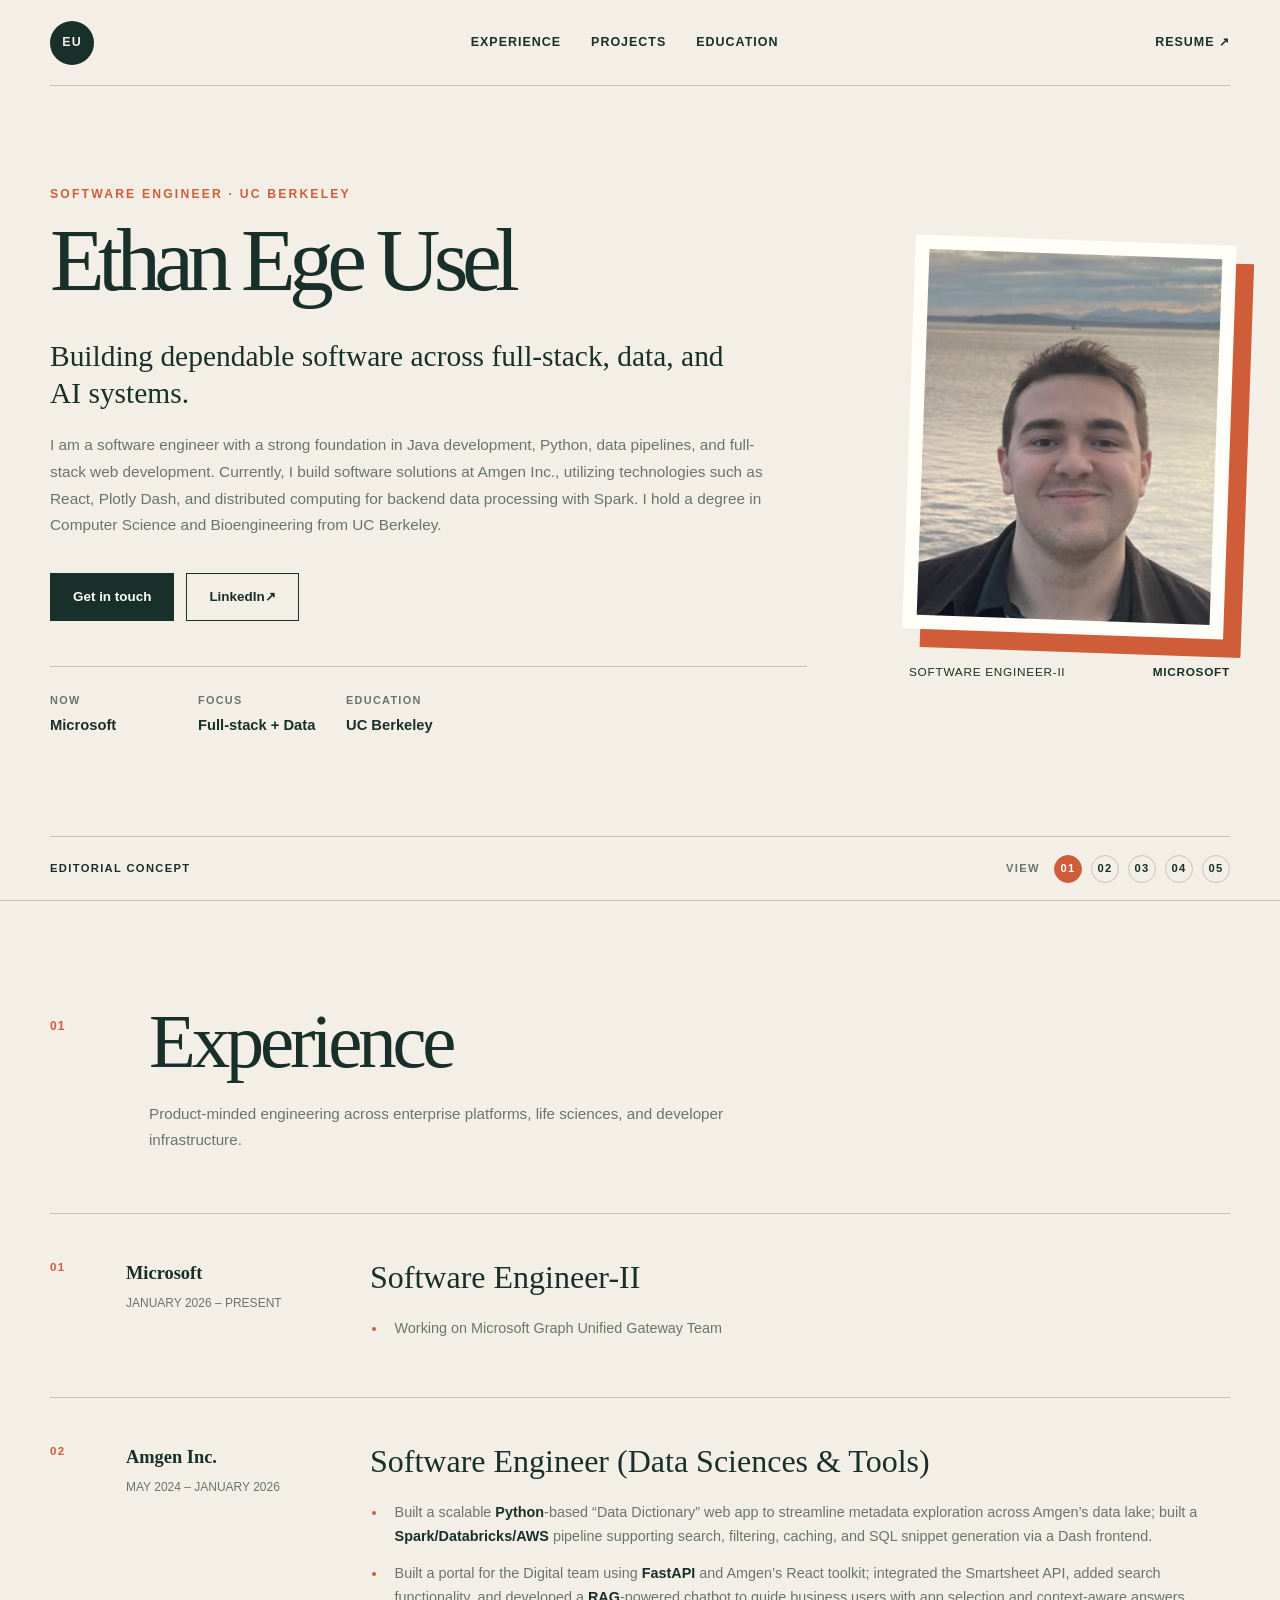
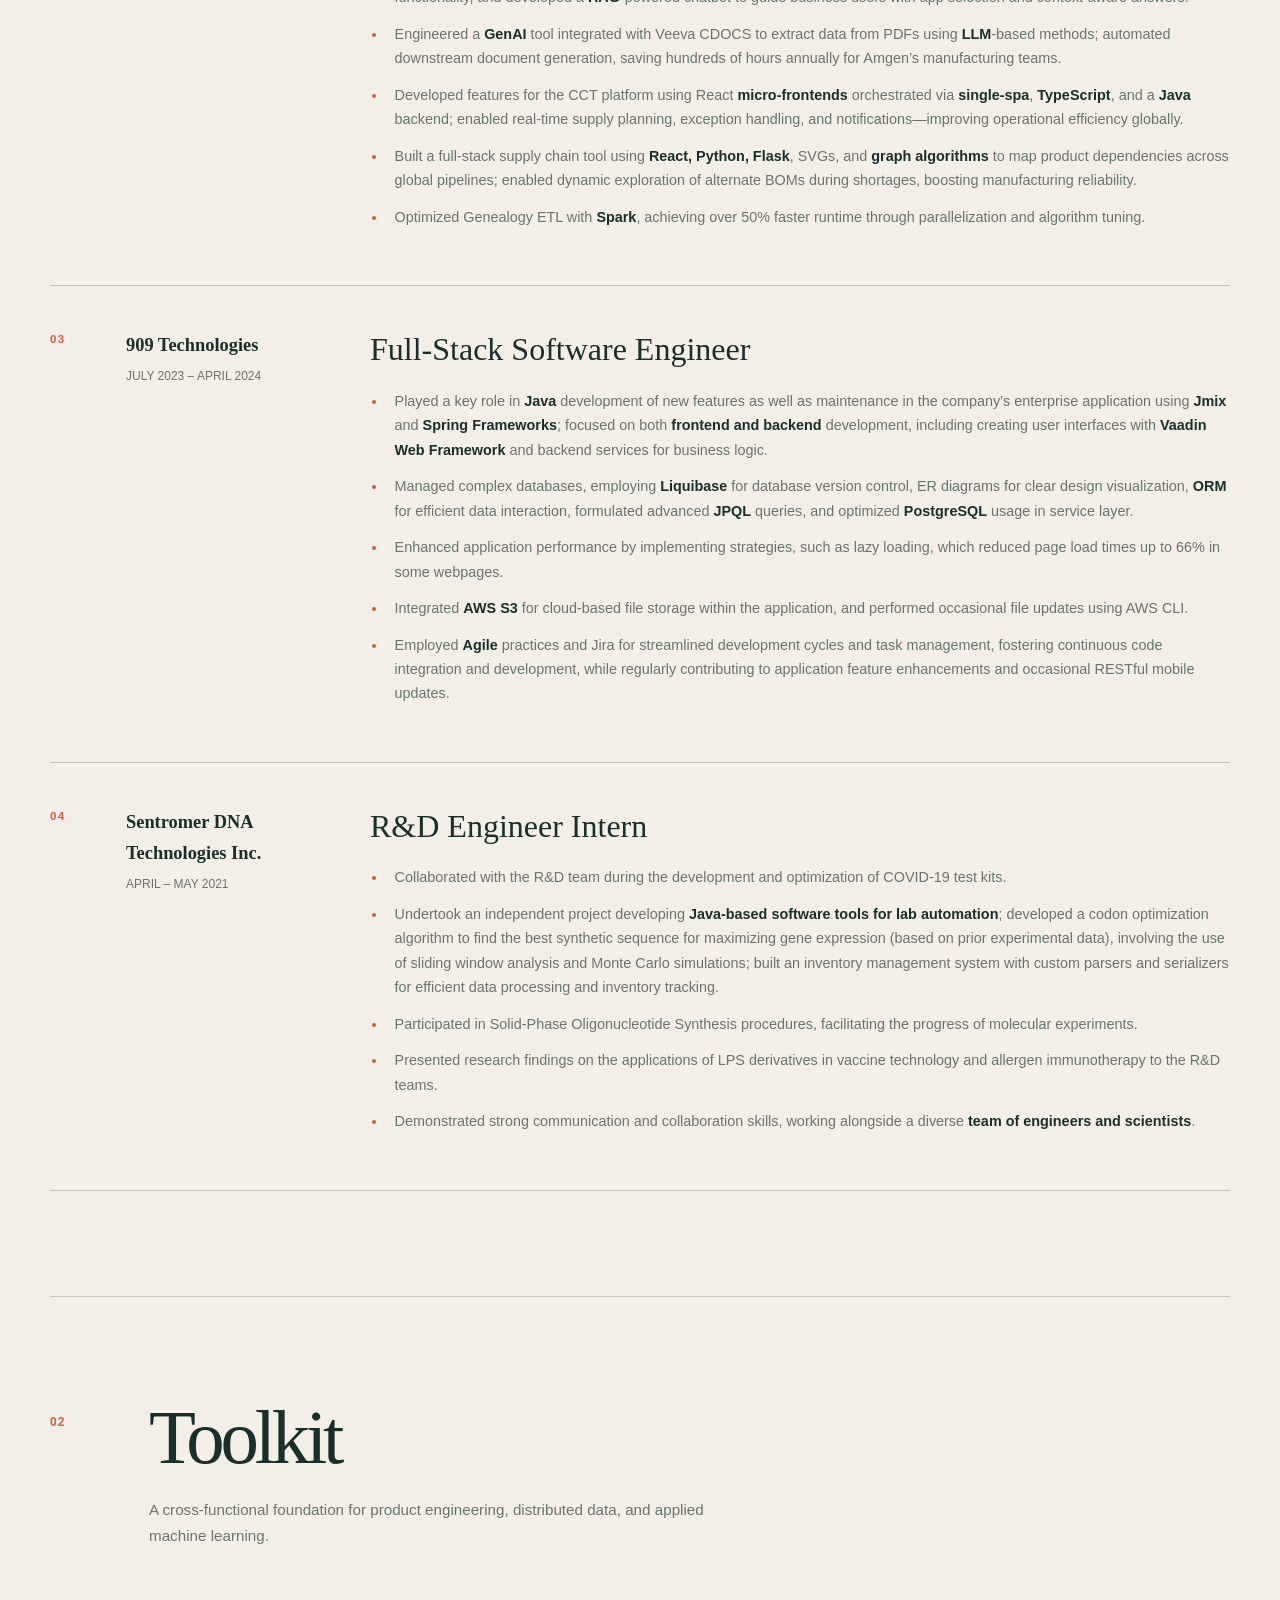
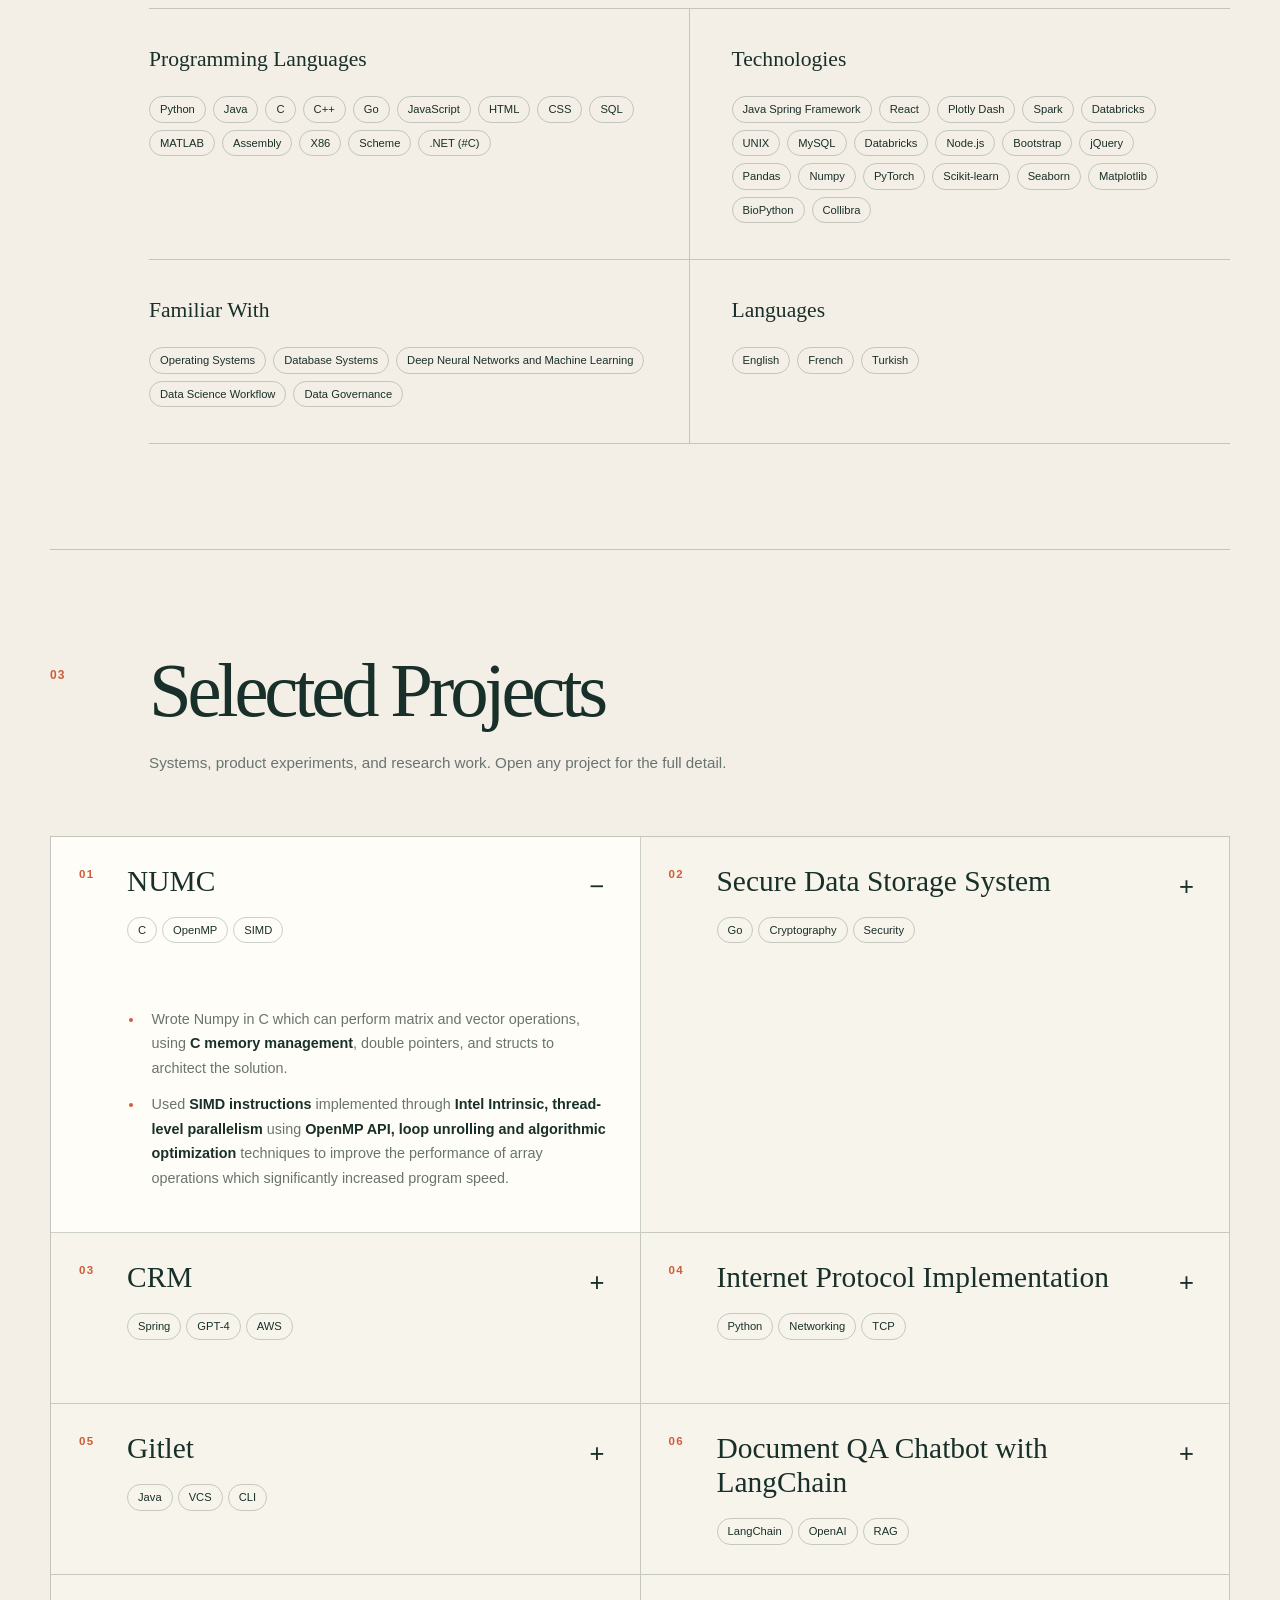
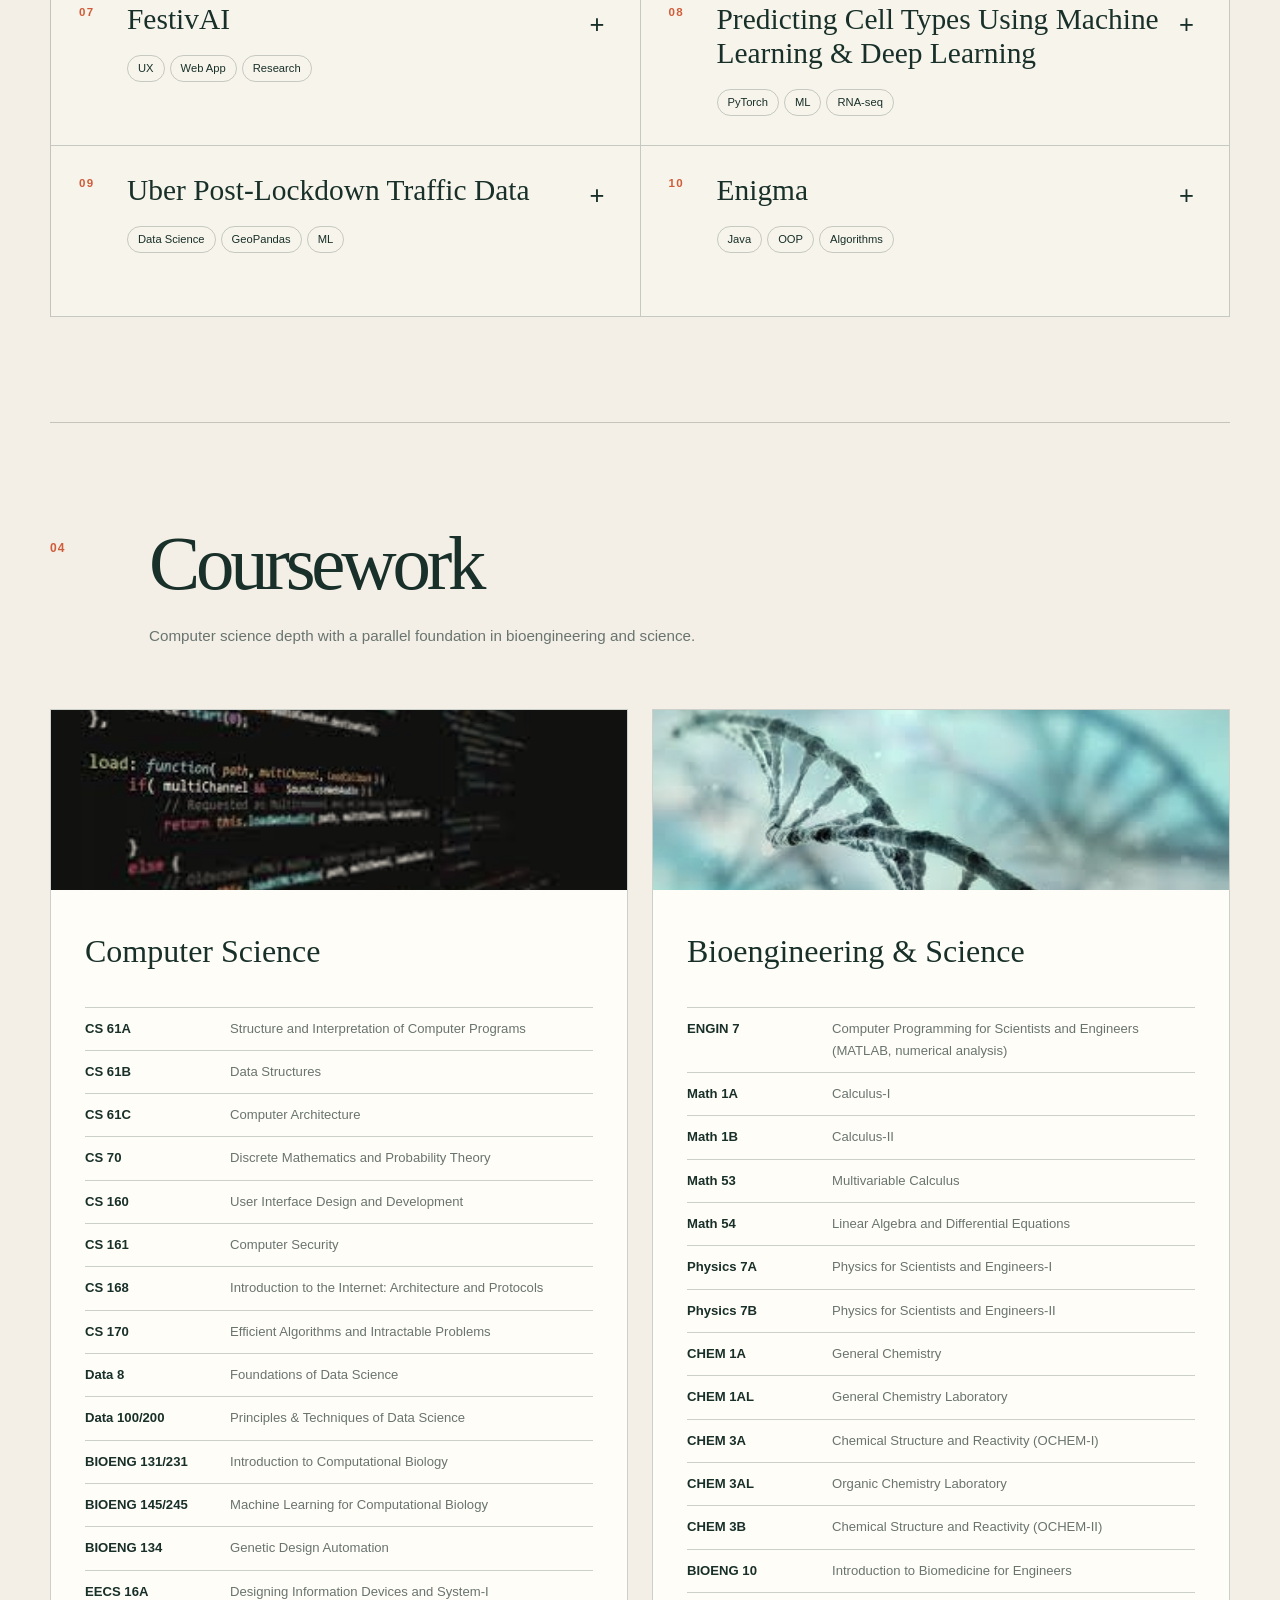
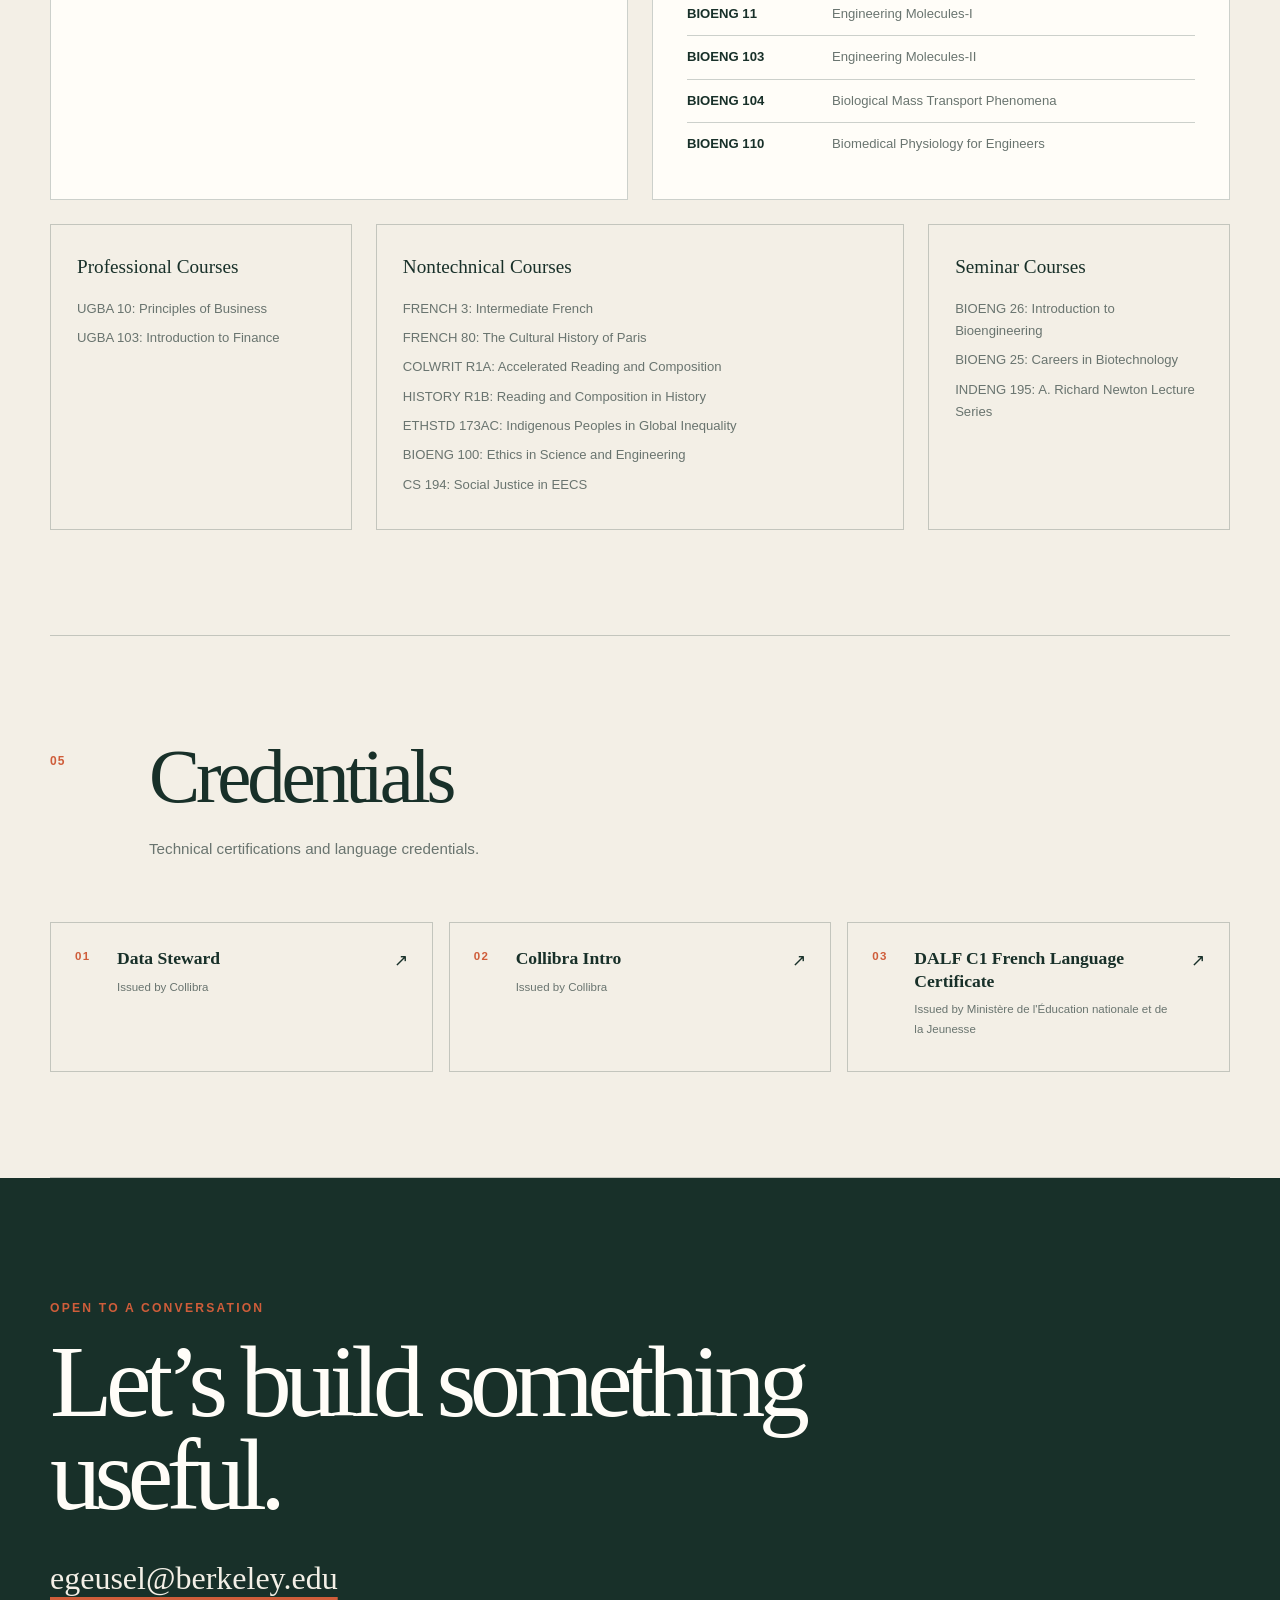
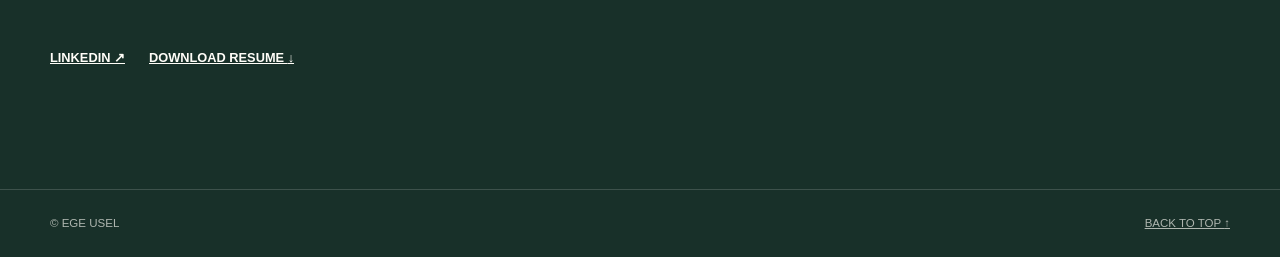
==== index2.html @ f9f6d0fd "UI alternatives" ====
<!doctype html>
<html lang="en">
<head>
    <meta charset="utf-8">
    <meta name="viewport" content="width=device-width, initial-scale=1">
    <meta name="description" content="Ethan Ege Usel - software engineer, full-stack developer, and data engineer.">
    <title>Ege Usel | Editorial Portfolio</title>
    <style>
        :root {
            --paper: #f3efe6;
            --paper-deep: #e7dfd0;
            --ink: #183029;
            --muted: #69746f;
            --accent: #cf5d3a;
            --line: rgba(24, 48, 41, 0.22);
            --white: #fffdf8;
        }

        * {
            box-sizing: border-box;
        }

        html {
            scroll-behavior: smooth;
        }

        body {
            margin: 0;
            background: var(--paper);
            color: var(--ink);
            font-family: Georgia, "Times New Roman", serif;
            font-size: 17px;
            line-height: 1.7;
        }

        a {
            color: inherit;
        }

        img {
            display: block;
            max-width: 100%;
        }

        button,
        a,
        summary {
            -webkit-tap-highlight-color: transparent;
        }

        :focus-visible {
            outline: 3px solid var(--accent);
            outline-offset: 4px;
        }

        .shell {
            width: min(1180px, calc(100% - 48px));
            margin-inline: auto;
        }

        .skip-link {
            position: fixed;
            top: 12px;
            left: 12px;
            z-index: 100;
            padding: 10px 16px;
            background: var(--ink);
            color: var(--white);
            transform: translateY(-160%);
        }

        .skip-link:focus {
            transform: translateY(0);
        }

        .site-header {
            min-height: 100vh;
            border-bottom: 1px solid var(--line);
            background: var(--paper);
        }

        .topbar {
            min-height: 86px;
            display: flex;
            align-items: center;
            justify-content: space-between;
            border-bottom: 1px solid var(--line);
            font-family: Arial, sans-serif;
            font-size: 0.78rem;
            font-weight: 700;
            letter-spacing: 0.08em;
            text-transform: uppercase;
        }

        .monogram {
            width: 44px;
            height: 44px;
            display: grid;
            place-items: center;
            border-radius: 50%;
            background: var(--ink);
            color: var(--paper);
            text-decoration: none;
        }

        .nav-links {
            display: flex;
            gap: 30px;
        }

        .nav-links a,
        .resume-link {
            text-decoration: none;
        }

        .nav-links a:hover,
        .resume-link:hover {
            color: var(--accent);
        }

        .hero {
            min-height: calc(100vh - 150px);
            display: grid;
            grid-template-columns: minmax(0, 1.65fr) minmax(280px, 0.7fr);
            gap: clamp(48px, 8vw, 120px);
            align-items: center;
            padding-block: 70px;
        }

        .eyebrow {
            margin: 0 0 18px;
            color: var(--accent);
            font-family: Arial, sans-serif;
            font-size: 0.76rem;
            font-weight: 800;
            letter-spacing: 0.18em;
            text-transform: uppercase;
        }

        .hero h1 {
            max-width: none;
            margin: 0;
            font-size: clamp(3.5rem, 7vw, 6.5rem);
            font-weight: 400;
            letter-spacing: -0.075em;
            line-height: 0.82;
            white-space: nowrap;
        }

        .hero-role {
            max-width: 690px;
            margin: 42px 0 20px;
            font-size: clamp(1.35rem, 2.3vw, 2rem);
            line-height: 1.25;
        }

        .hero-bio {
            max-width: 720px;
            margin: 0;
            color: var(--muted);
            font-family: Arial, sans-serif;
            font-size: 0.96rem;
            line-height: 1.75;
        }

        .hero-actions {
            display: flex;
            flex-wrap: wrap;
            gap: 12px;
            margin-top: 34px;
        }

        .button {
            min-height: 48px;
            display: inline-flex;
            align-items: center;
            justify-content: center;
            padding: 10px 22px;
            border: 1px solid var(--ink);
            font-family: Arial, sans-serif;
            font-size: 0.84rem;
            font-weight: 700;
            text-decoration: none;
        }

        .button-primary {
            background: var(--ink);
            color: var(--white);
        }

        .button-primary:hover {
            background: var(--accent);
            border-color: var(--accent);
        }

        .button-secondary:hover {
            background: var(--paper-deep);
        }

        .quick-facts {
            display: flex;
            flex-wrap: wrap;
            gap: 28px;
            margin: 45px 0 0;
            padding-top: 24px;
            border-top: 1px solid var(--line);
            font-family: Arial, sans-serif;
        }

        .quick-facts div {
            min-width: 120px;
        }

        .quick-facts dt {
            color: var(--muted);
            font-size: 0.68rem;
            font-weight: 700;
            letter-spacing: 0.12em;
            text-transform: uppercase;
        }

        .quick-facts dd {
            margin: 3px 0 0;
            font-size: 0.92rem;
            font-weight: 700;
        }

        .portrait {
            margin: 0;
        }

        .portrait-frame {
            padding: 14px;
            background: var(--white);
            box-shadow: 18px 18px 0 var(--accent);
            transform: rotate(2deg);
        }

        .portrait img {
            width: 100%;
            aspect-ratio: 4 / 5;
            object-fit: cover;
            filter: saturate(0.72) contrast(1.04);
        }

        .portrait figcaption {
            display: flex;
            justify-content: space-between;
            gap: 16px;
            margin-top: 28px;
            font-family: Arial, sans-serif;
            font-size: 0.74rem;
            letter-spacing: 0.06em;
            text-transform: uppercase;
        }

        .concept-note {
            min-height: 64px;
            display: flex;
            align-items: center;
            justify-content: space-between;
            border-top: 1px solid var(--line);
            font-family: Arial, sans-serif;
            font-size: 0.7rem;
            font-weight: 700;
            letter-spacing: 0.12em;
            text-transform: uppercase;
        }

        .concept-switcher {
            display: flex;
            align-items: center;
            gap: 9px;
        }

        .concept-switcher > span {
            color: var(--muted);
            margin-right: 5px;
        }

        .concept-switcher a {
            width: 28px;
            height: 28px;
            display: grid;
            place-items: center;
            border: 1px solid var(--line);
            border-radius: 50%;
            text-decoration: none;
        }

        .concept-switcher a[aria-current="page"] {
            border-color: var(--accent);
            background: var(--accent);
            color: var(--white);
        }

        .section {
            padding-block: 105px;
            border-bottom: 1px solid var(--line);
        }

        .section-heading {
            display: grid;
            grid-template-columns: 75px minmax(0, 680px);
            gap: 24px;
            margin-bottom: 60px;
        }

        .section-number {
            padding-top: 10px;
            color: var(--accent);
            font-family: Arial, sans-serif;
            font-size: 0.75rem;
            font-weight: 800;
            letter-spacing: 0.1em;
        }

        .section-heading h2 {
            margin: 0;
            font-size: clamp(2.8rem, 6vw, 5.5rem);
            font-weight: 400;
            letter-spacing: -0.055em;
            line-height: 0.95;
        }

        .section-heading p {
            max-width: 600px;
            margin: 22px 0 0;
            color: var(--muted);
            font-family: Arial, sans-serif;
            font-size: 0.95rem;
        }

        .skill-grid {
            display: grid;
            grid-template-columns: repeat(2, 1fr);
            margin-left: 99px;
            border-top: 1px solid var(--line);
        }

        .skill-group {
            padding: 32px 32px 36px 0;
            border-bottom: 1px solid var(--line);
        }

        .skill-group:nth-child(odd) {
            padding-right: 42px;
            border-right: 1px solid var(--line);
        }

        .skill-group:nth-child(even) {
            padding-left: 42px;
        }

        .skill-group h3 {
            margin: 0 0 18px;
            font-size: 1.35rem;
            font-weight: 400;
        }

        .tag-list {
            display: flex;
            flex-wrap: wrap;
            gap: 7px;
        }

        .tag-list span,
        .project-tags span {
            padding: 5px 10px;
            border: 1px solid var(--line);
            border-radius: 999px;
            font-family: Arial, sans-serif;
            font-size: 0.7rem;
            line-height: 1.3;
        }

        .timeline {
            border-top: 1px solid var(--line);
        }

        .role {
            display: grid;
            grid-template-columns: 52px 220px minmax(0, 1fr);
            gap: 24px;
            padding-block: 44px;
            border-bottom: 1px solid var(--line);
        }

        .role-index,
        .project-index,
        .credential-index {
            color: var(--accent);
            font-family: Arial, sans-serif;
            font-size: 0.72rem;
            font-weight: 800;
            letter-spacing: 0.12em;
        }

        .role-company,
        .role-date {
            margin: 0;
        }

        .role-company {
            font-size: 1.15rem;
            font-weight: 700;
        }

        .role-date {
            margin-top: 4px;
            color: var(--muted);
            font-family: Arial, sans-serif;
            font-size: 0.75rem;
            text-transform: uppercase;
        }

        .role-content h3 {
            margin: 0 0 20px;
            font-size: clamp(1.5rem, 2.5vw, 2.15rem);
            font-weight: 400;
            line-height: 1.2;
        }

        .bullet-list {
            margin: 0;
            padding-left: 1.15em;
            color: var(--muted);
            font-family: Arial, sans-serif;
            font-size: 0.9rem;
        }

        .bullet-list li {
            padding-left: 8px;
            margin-bottom: 12px;
        }

        .bullet-list li::marker {
            color: var(--accent);
        }

        .bullet-list strong {
            color: var(--ink);
        }

        .project-grid {
            display: grid;
            grid-template-columns: repeat(2, minmax(0, 1fr));
            border-top: 1px solid var(--line);
            border-left: 1px solid var(--line);
        }

        .project {
            min-width: 0;
            border-right: 1px solid var(--line);
            border-bottom: 1px solid var(--line);
            background: rgba(255, 253, 248, 0.28);
        }

        .project[open] {
            background: var(--white);
        }

        .project summary {
            min-height: 170px;
            display: grid;
            grid-template-columns: 32px minmax(0, 1fr) 22px;
            gap: 16px;
            padding: 28px;
            cursor: pointer;
            list-style: none;
        }

        .project summary::-webkit-details-marker {
            display: none;
        }

        .project-name {
            display: block;
            font-size: clamp(1.25rem, 2.3vw, 1.85rem);
            line-height: 1.15;
        }

        .project-tags {
            display: flex;
            flex-wrap: wrap;
            gap: 5px;
            margin-top: 18px;
        }

        .expand-icon::before {
            content: "+";
            font-family: Arial, sans-serif;
            font-size: 1.6rem;
        }

        .project[open] .expand-icon::before {
            content: "\2212";
        }

        .project-body {
            padding: 0 28px 30px 76px;
        }

        .education-grid {
            display: grid;
            grid-template-columns: repeat(2, minmax(0, 1fr));
            gap: 24px;
        }

        .education-card {
            border: 1px solid var(--line);
            background: var(--white);
        }

        .education-image {
            height: 180px;
            overflow: hidden;
            background: var(--paper-deep);
        }

        .education-image img {
            width: 100%;
            height: 100%;
            object-fit: cover;
            filter: sepia(0.24) saturate(0.74);
        }

        .education-content {
            padding: 34px;
        }

        .education-content h3 {
            margin: 0 0 28px;
            font-size: 2rem;
            font-weight: 400;
        }

        .course-list,
        .additional-grid ul {
            margin: 0;
            padding: 0;
            list-style: none;
            font-family: Arial, sans-serif;
            font-size: 0.82rem;
        }

        .course-list li {
            display: grid;
            grid-template-columns: minmax(100px, 0.35fr) 1fr;
            gap: 18px;
            padding: 10px 0;
            border-top: 1px solid var(--line);
        }

        .course-list span,
        .additional-grid li {
            color: var(--muted);
        }

        .additional-grid {
            display: grid;
            grid-template-columns: 0.8fr 1.4fr 0.8fr;
            gap: 24px;
            margin-top: 24px;
        }

        .additional-grid article {
            padding: 26px;
            border: 1px solid var(--line);
        }

        .additional-grid h3 {
            margin: 0 0 14px;
            font-size: 1.2rem;
            font-weight: 400;
        }

        .additional-grid li {
            margin-bottom: 7px;
        }

        .credential-grid {
            display: grid;
            grid-template-columns: repeat(3, minmax(0, 1fr));
            gap: 16px;
        }

        .credential-card {
            display: grid;
            grid-template-columns: 28px minmax(0, 1fr) auto;
            gap: 14px;
            min-height: 150px;
            padding: 24px;
            border: 1px solid var(--line);
            text-decoration: none;
        }

        .credential-card:hover {
            background: var(--white);
            transform: translateY(-3px);
        }

        .credential-card strong,
        .credential-card small {
            display: block;
        }

        .credential-card strong {
            font-size: 1.1rem;
            line-height: 1.3;
        }

        .credential-card small {
            margin-top: 8px;
            color: var(--muted);
            font-family: Arial, sans-serif;
            font-size: 0.72rem;
        }

        .contact-section {
            padding-block: 120px;
            background: var(--ink);
            color: var(--white);
        }

        .contact-inner h2 {
            max-width: 800px;
            margin: 0 0 30px;
            font-size: clamp(3.2rem, 8vw, 7.5rem);
            font-weight: 400;
            letter-spacing: -0.065em;
            line-height: 0.9;
        }

        .contact-inner > a {
            color: var(--paper);
            font-size: clamp(1.1rem, 2.8vw, 2rem);
            text-decoration-color: var(--accent);
            text-underline-offset: 8px;
        }

        .contact-links {
            display: flex;
            gap: 24px;
            margin-top: 42px;
            font-family: Arial, sans-serif;
            font-size: 0.8rem;
            font-weight: 700;
            text-transform: uppercase;
        }

        .site-footer {
            padding-block: 24px;
            background: var(--ink);
            color: rgba(255, 253, 248, 0.65);
            border-top: 1px solid rgba(255, 255, 255, 0.16);
            font-family: Arial, sans-serif;
            font-size: 0.72rem;
            text-transform: uppercase;
        }

        .site-footer .shell {
            display: flex;
            justify-content: space-between;
        }

        @media (max-width: 850px) {
            .hero {
                grid-template-columns: 1fr;
            }

            .portrait {
                max-width: 430px;
            }

            .site-header {
                background: var(--paper);
            }

            .skill-grid {
                margin-left: 0;
            }

            .role {
                grid-template-columns: 40px minmax(0, 1fr);
            }

            .role-content {
                grid-column: 2;
            }

            .project-grid,
            .education-grid,
            .credential-grid {
                grid-template-columns: 1fr;
            }

            .additional-grid {
                grid-template-columns: 1fr;
            }
        }

        @media (max-width: 620px) {
            body {
                font-size: 16px;
            }

            .shell {
                width: min(100% - 28px, 1180px);
            }

            .nav-links {
                display: none;
            }

            .hero {
                padding-block: 52px;
            }

            .hero h1 {
                font-size: clamp(2.35rem, 10.8vw, 3.25rem);
            }

            .quick-facts {
                display: grid;
                grid-template-columns: repeat(2, 1fr);
            }

            .concept-note {
                align-items: flex-start;
                flex-direction: column;
                gap: 12px;
                padding-block: 16px;
            }

            .section {
                padding-block: 74px;
            }

            .section-heading {
                grid-template-columns: 1fr;
                gap: 6px;
                margin-bottom: 40px;
            }

            .skill-grid {
                grid-template-columns: 1fr;
            }

            .skill-group:nth-child(n) {
                padding: 28px 0;
                border-right: 0;
            }

            .role {
                grid-template-columns: 30px minmax(0, 1fr);
                gap: 14px;
            }

            .role-meta,
            .role-content {
                grid-column: 2;
            }

            .project summary {
                grid-template-columns: 26px minmax(0, 1fr) 20px;
                padding: 22px 18px;
            }

            .project-body {
                padding: 0 18px 24px 58px;
            }

            .education-content {
                padding: 24px 18px;
            }

            .course-list li {
                grid-template-columns: 1fr;
                gap: 2px;
            }

            .contact-links {
                flex-direction: column;
            }
        }

        @media print {
            .topbar,
            .concept-note,
            .hero-actions,
            .contact-section,
            .site-footer {
                display: none;
            }

            body,
            .site-header {
                background: #fff;
            }

            .site-header {
                min-height: auto;
            }

            .hero {
                min-height: auto;
                padding-block: 20px;
            }

            .section {
                padding-block: 30px;
                break-inside: avoid;
            }
        }
    </style>
</head>
<body data-concept="2" data-concept-name="Editorial" data-profile-photo="linkedInProfile.png">
    <div id="app"></div>
    <script src="resume-data.js?v=3"></script>
</body>
</html>
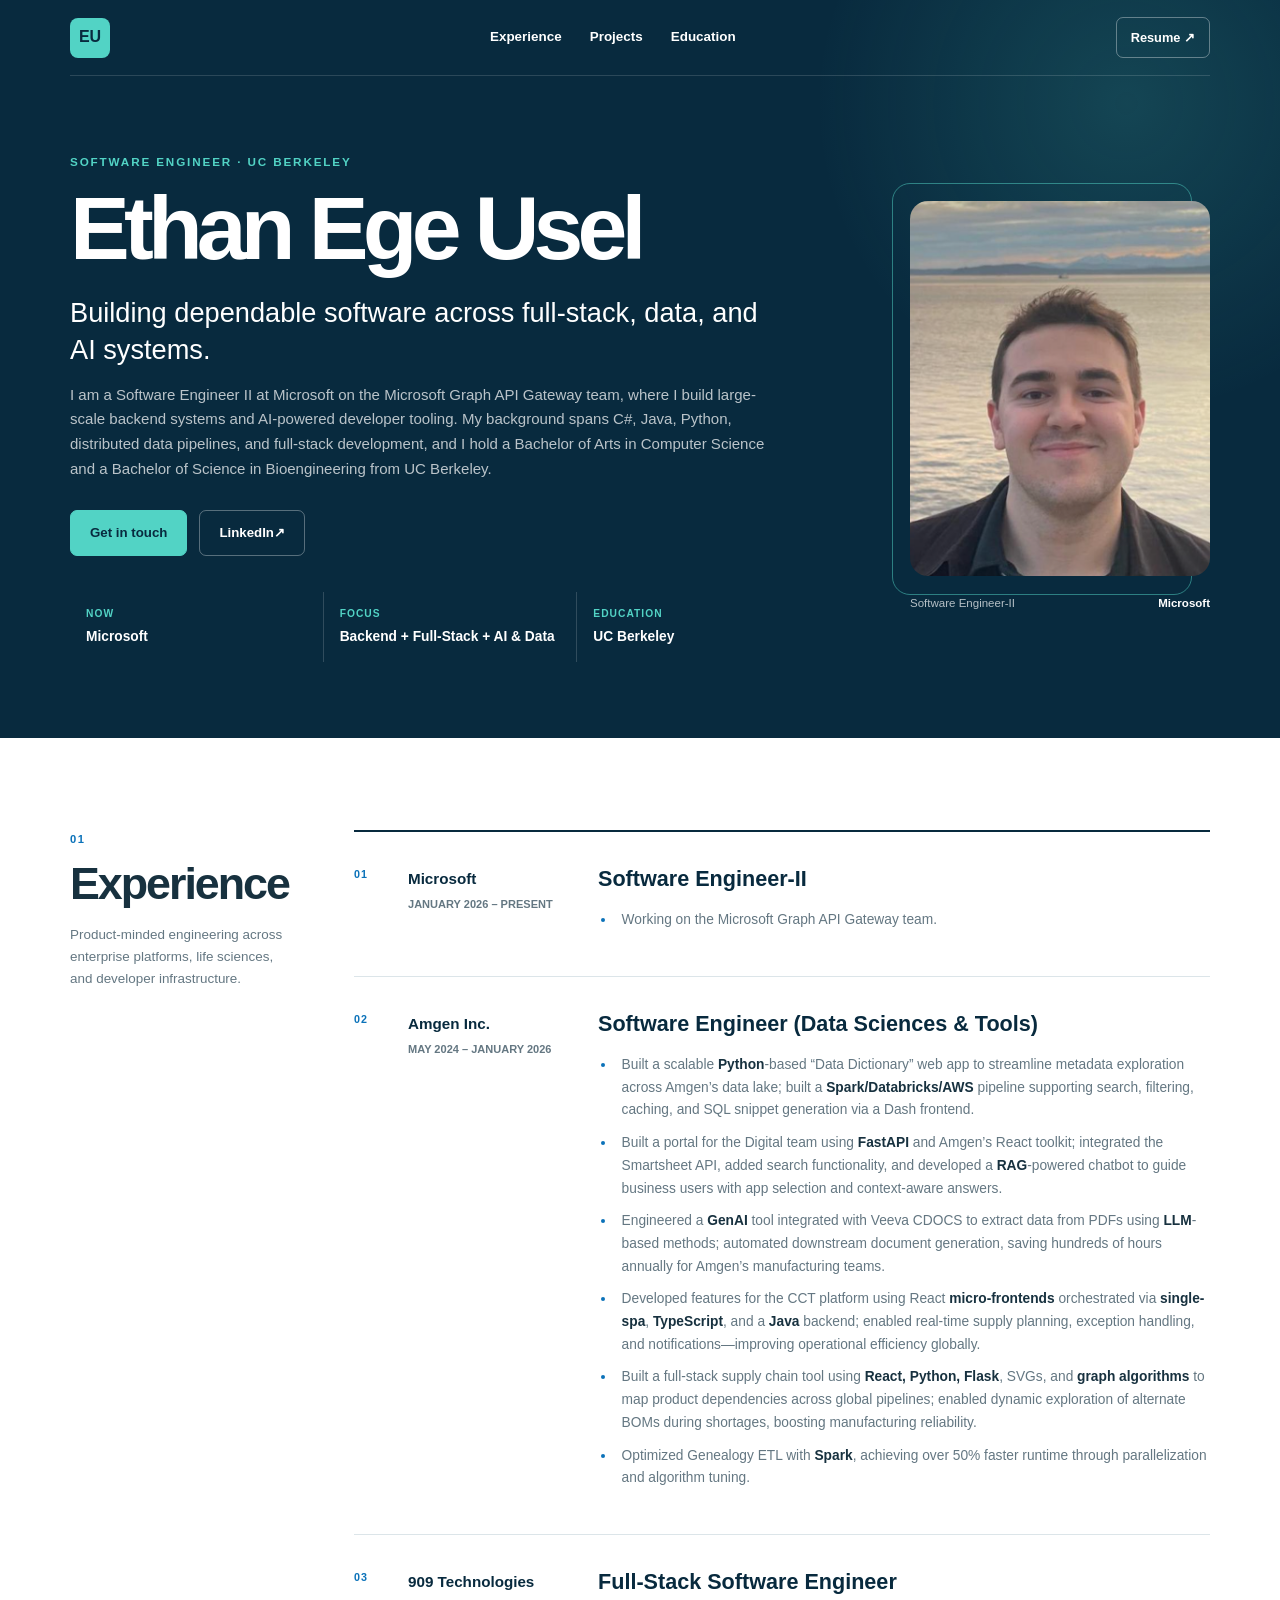
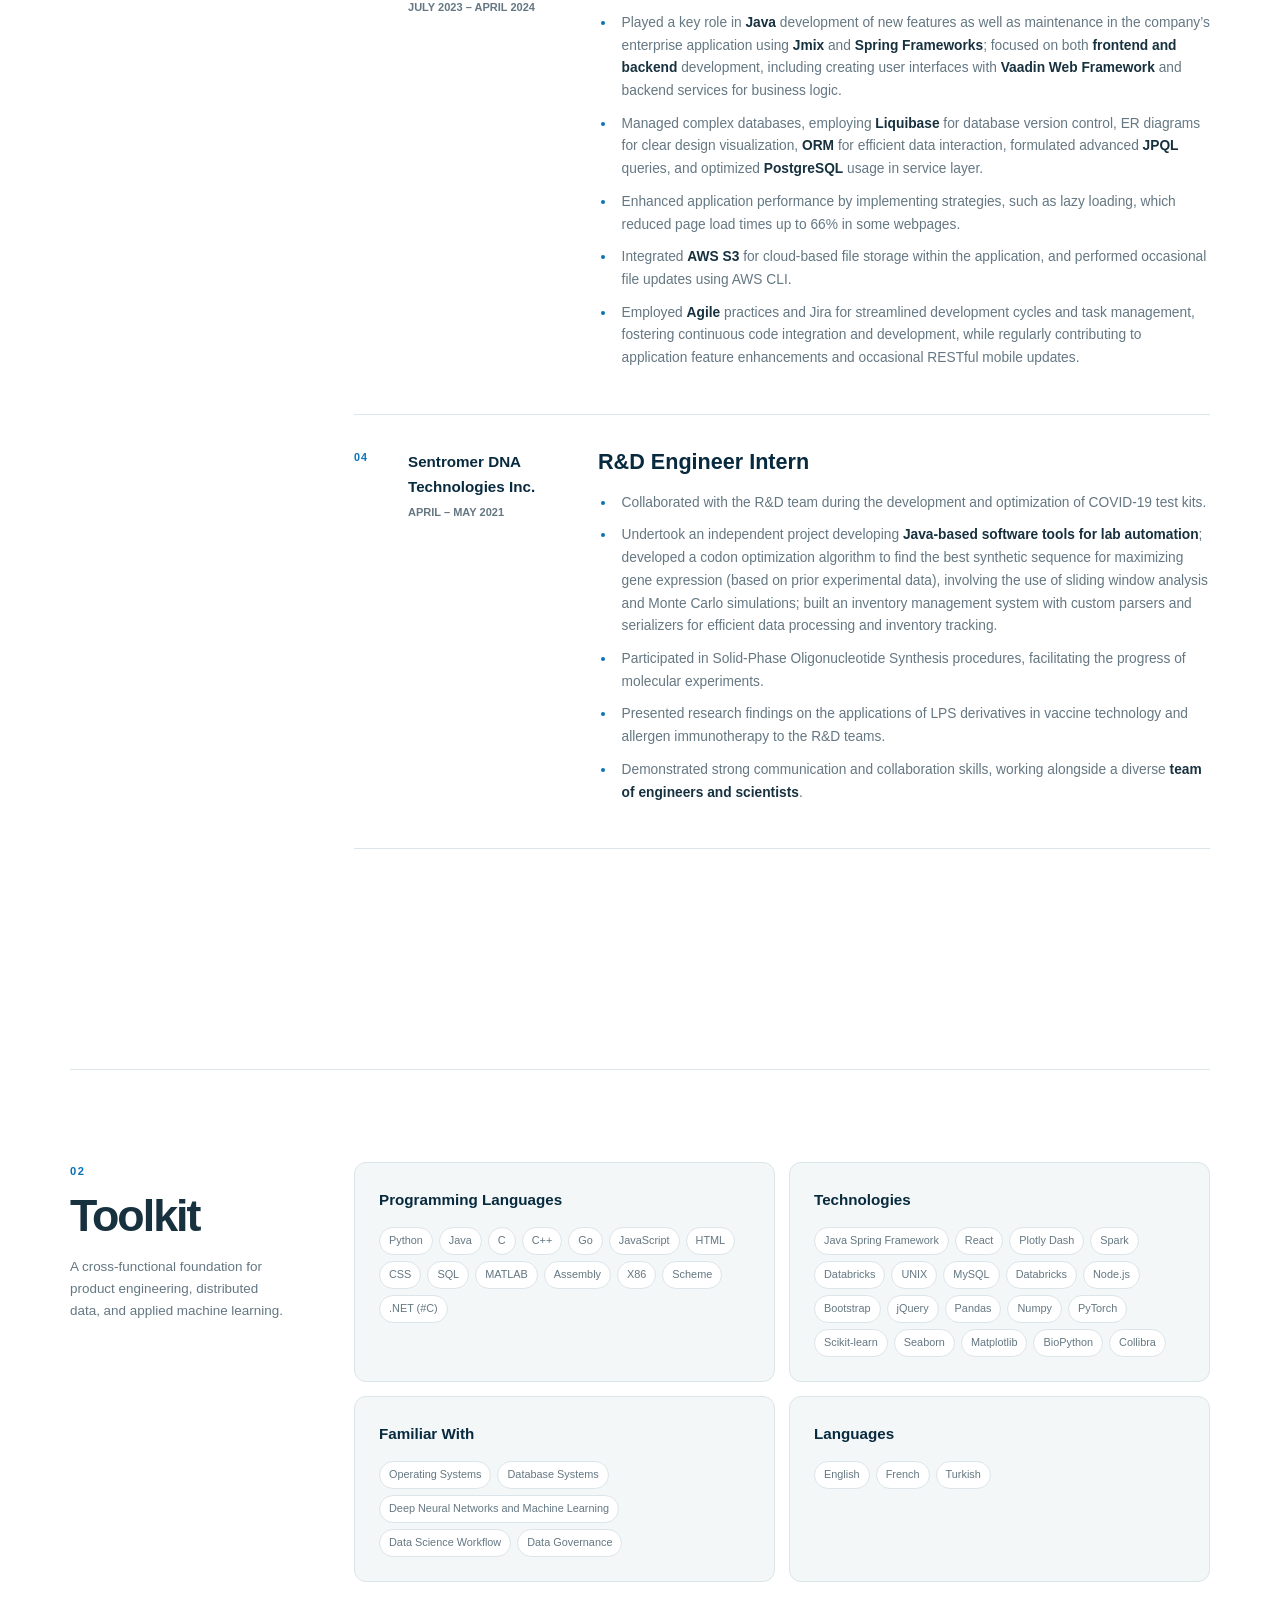
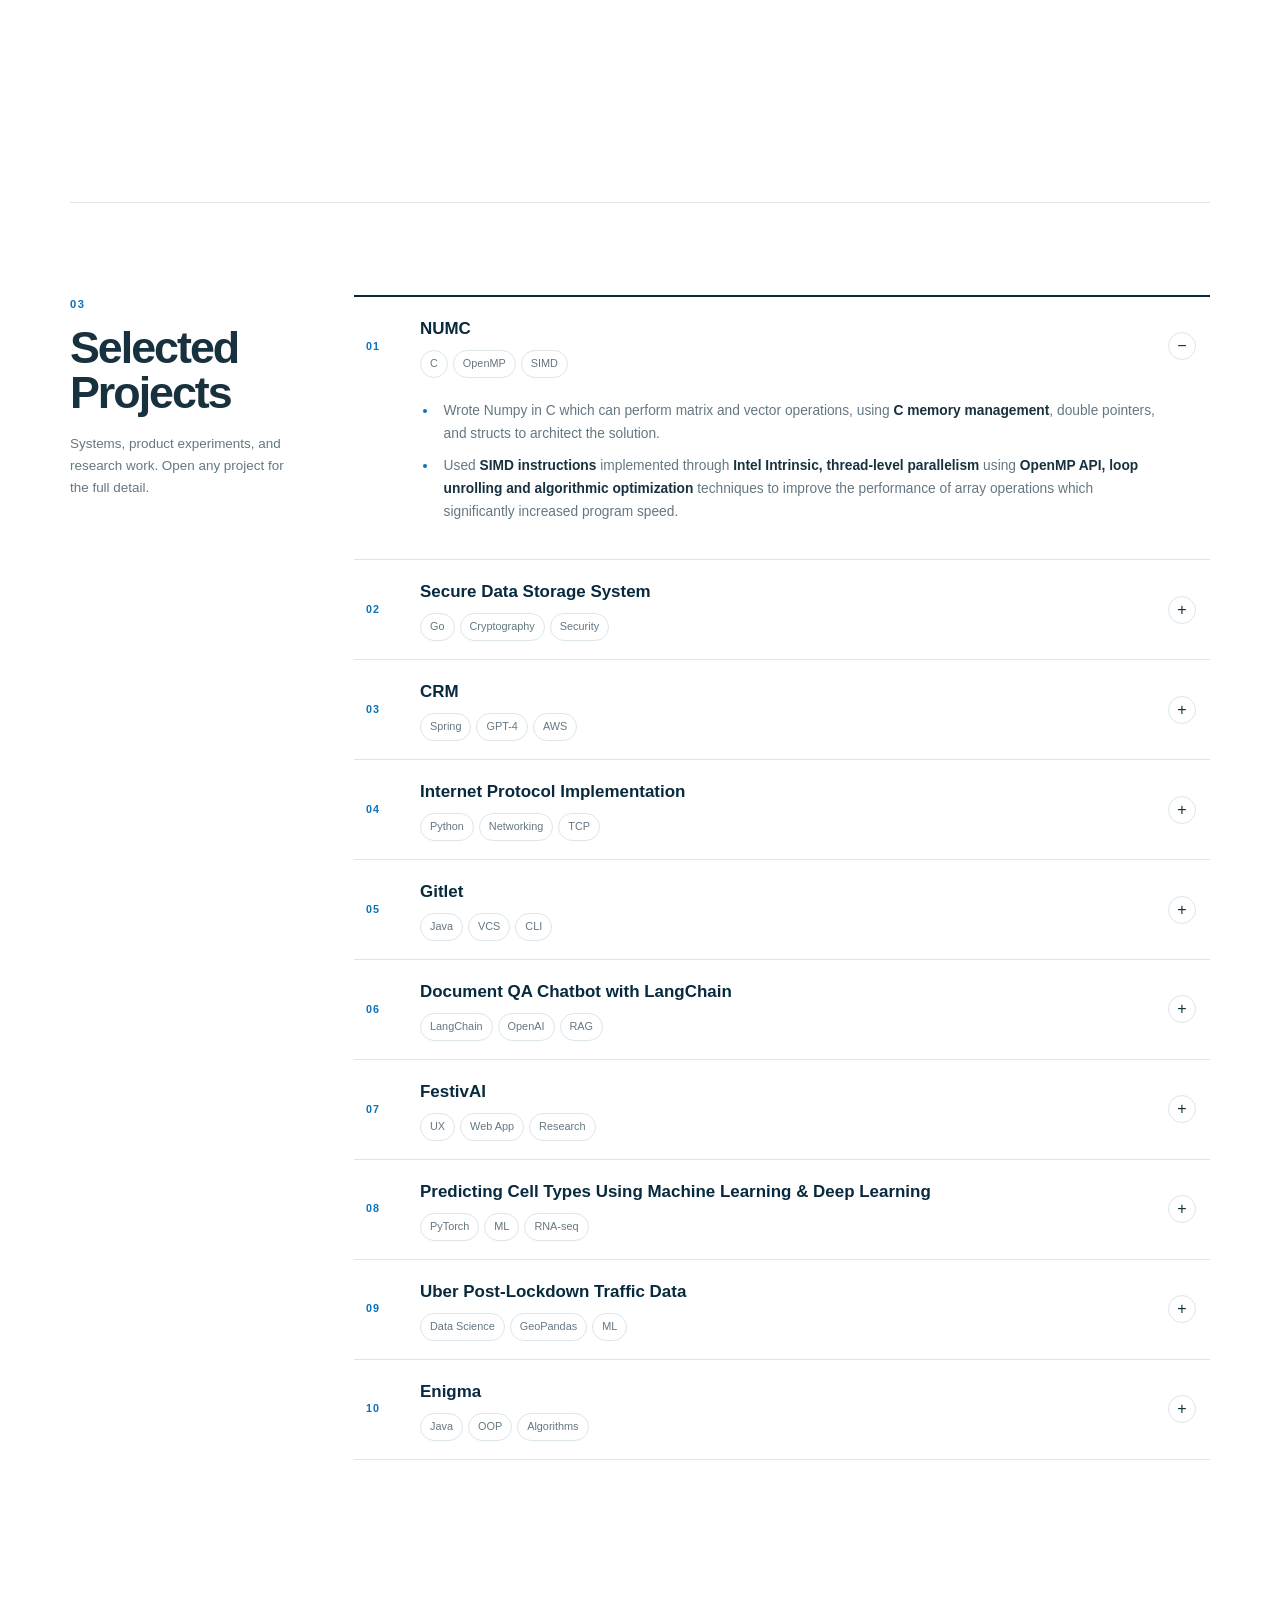
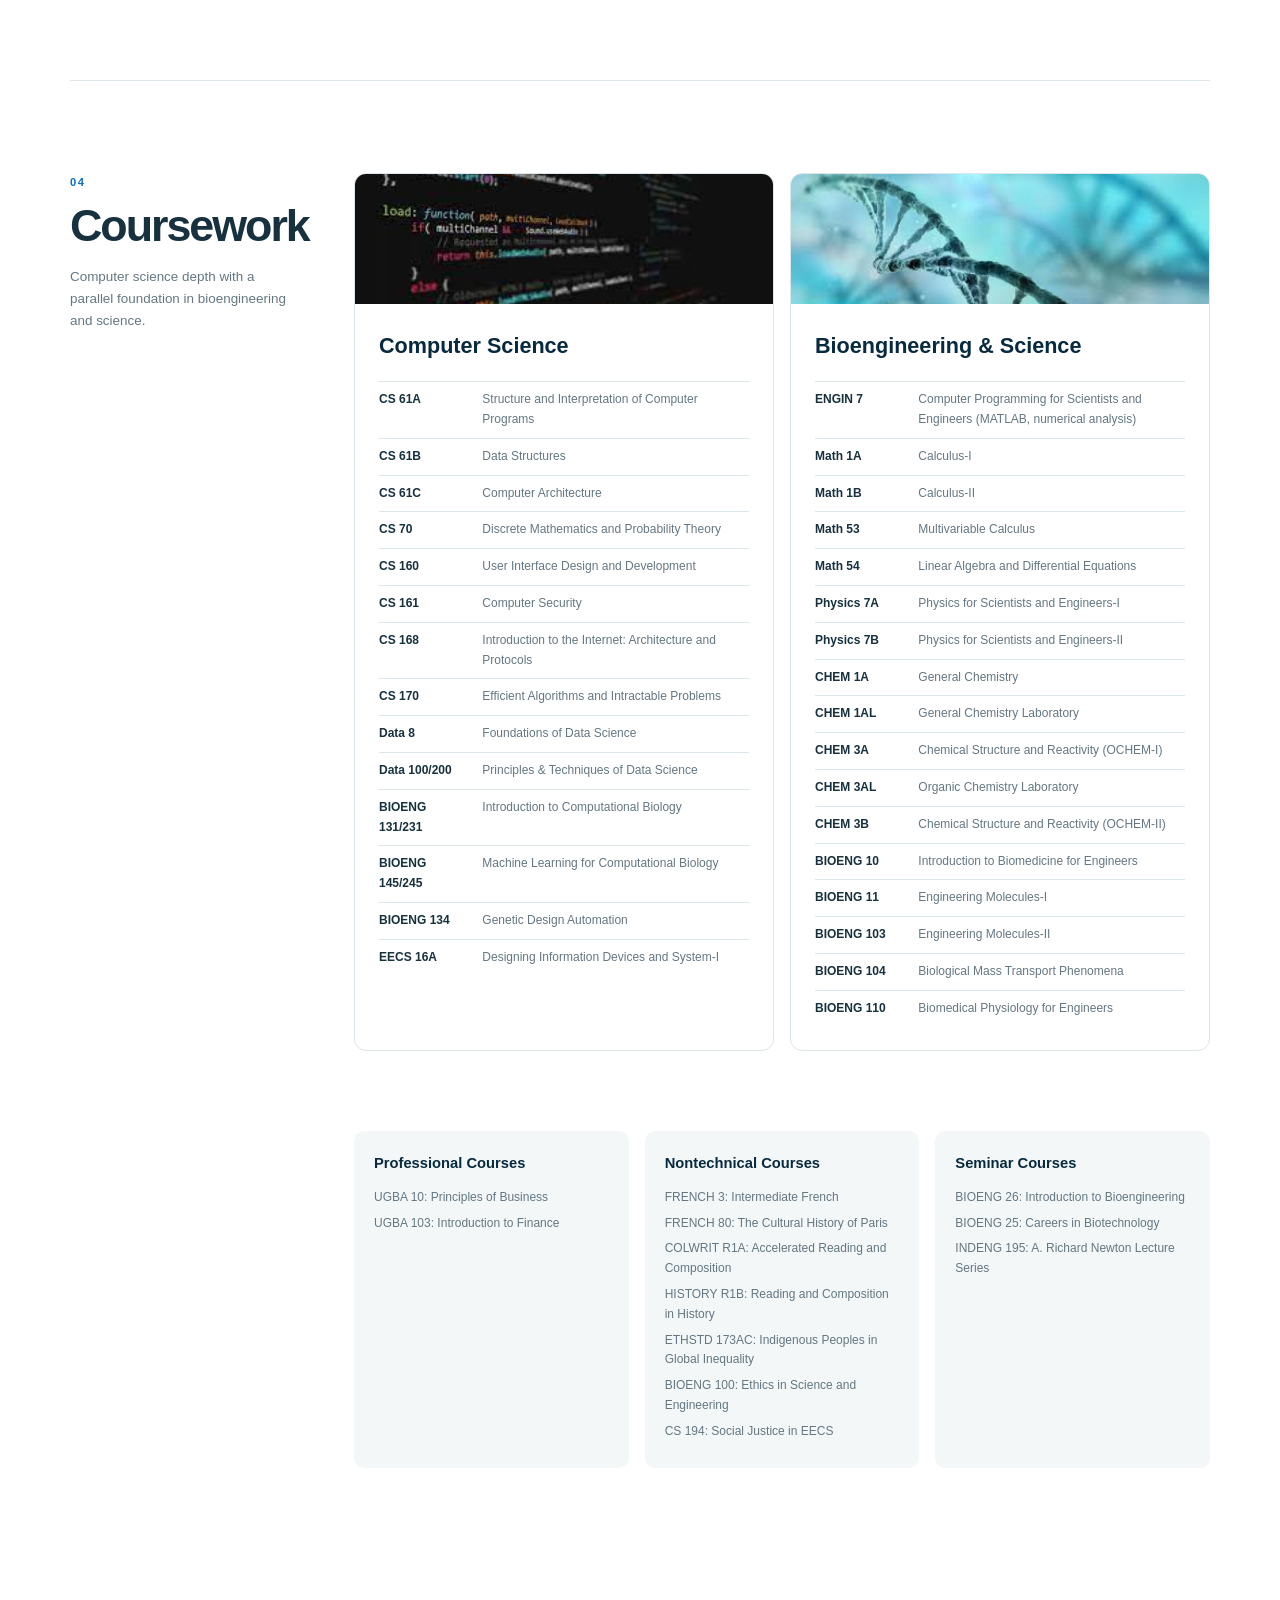
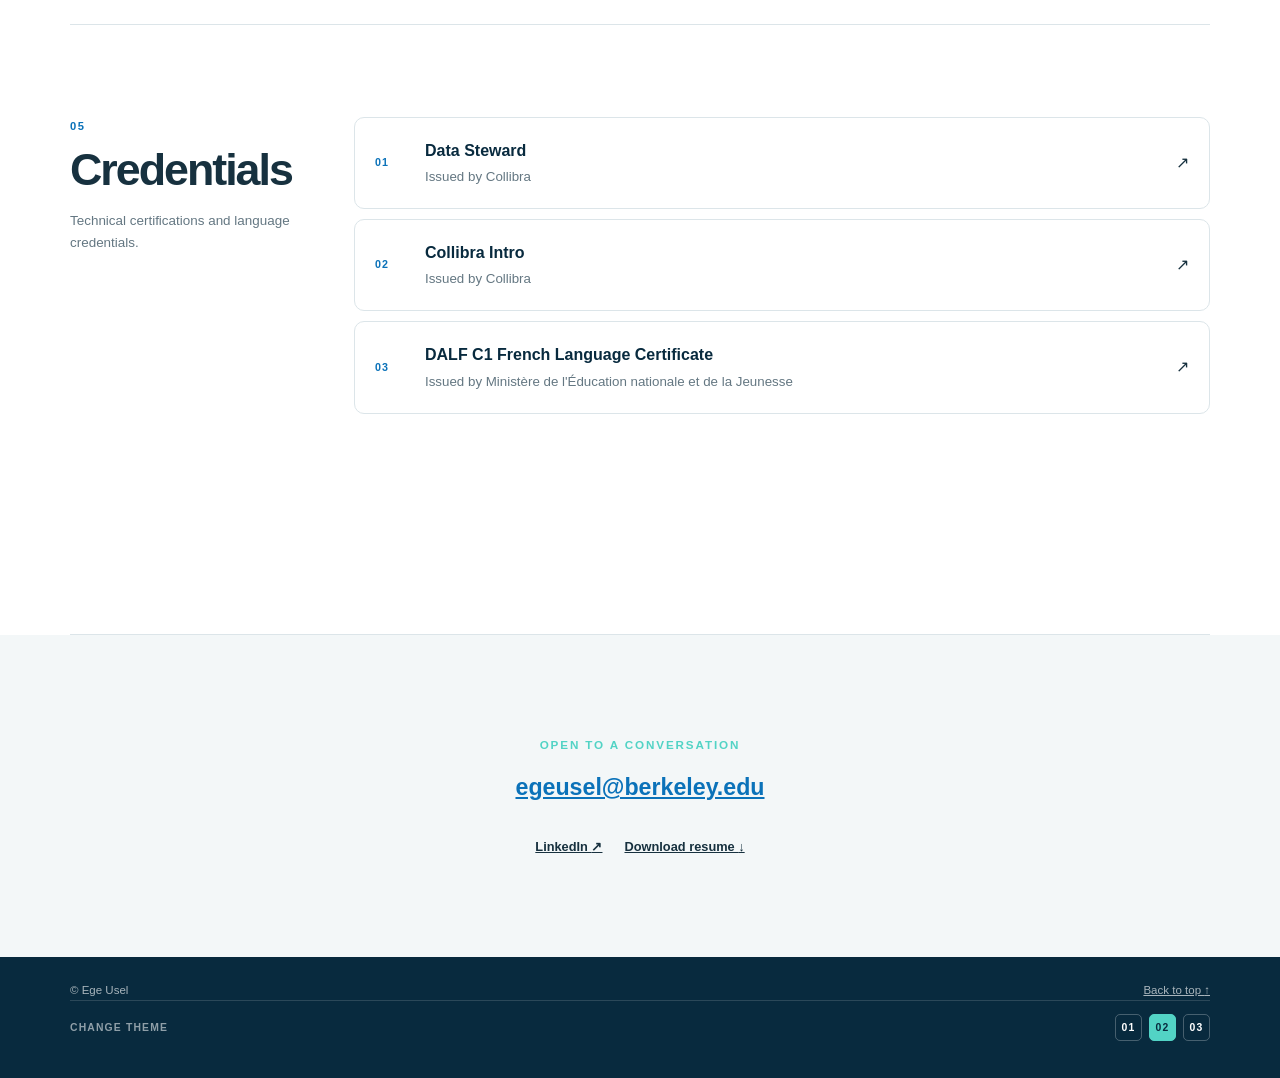
==== commit a5101d20: "new UI for profile" ====
--- a/index2.html
+++ b/index2.html
@@ -3,17 +3,19 @@
 <head>
     <meta charset="utf-8">
     <meta name="viewport" content="width=device-width, initial-scale=1">
-    <meta name="description" content="Ethan Ege Usel - software engineer, full-stack developer, and data engineer.">
-    <title>Ege Usel | Editorial Portfolio</title>
+    <meta name="description" content="Ege Usel - software engineer, full-stack developer, and data engineer.">
+    <title>Ege Usel | Executive Resume</title>
     <style>
         :root {
-            --paper: #f3efe6;
-            --paper-deep: #e7dfd0;
-            --ink: #183029;
-            --muted: #69746f;
-            --accent: #cf5d3a;
-            --line: rgba(24, 48, 41, 0.22);
-            --white: #fffdf8;
+            --navy: #082a3e;
+            --navy-light: #123f56;
+            --blue: #0b72b9;
+            --cyan: #52d3c5;
+            --ink: #17313f;
+            --muted: #647782;
+            --line: #dce5e9;
+            --wash: #f3f7f8;
+            --white: #ffffff;
         }
 
         * {
@@ -26,11 +28,11 @@
 
         body {
             margin: 0;
-            background: var(--paper);
+            background: var(--white);
             color: var(--ink);
-            font-family: Georgia, "Times New Roman", serif;
-            font-size: 17px;
-            line-height: 1.7;
+            font-family: Inter, ui-sans-serif, -apple-system, BlinkMacSystemFont, "Segoe UI", sans-serif;
+            font-size: 16px;
+            line-height: 1.65;
         }
 
         a {
@@ -42,19 +44,13 @@
             max-width: 100%;
         }
 
-        button,
-        a,
-        summary {
-            -webkit-tap-highlight-color: transparent;
-        }
-
         :focus-visible {
-            outline: 3px solid var(--accent);
-            outline-offset: 4px;
+            outline: 3px solid var(--cyan);
+            outline-offset: 3px;
         }
 
         .shell {
-            width: min(1180px, calc(100% - 48px));
+            width: min(1140px, calc(100% - 48px));
             margin-inline: auto;
         }
 
@@ -62,50 +58,50 @@
             position: fixed;
             top: 12px;
             left: 12px;
-            z-index: 100;
-            padding: 10px 16px;
-            background: var(--ink);
+            z-index: 20;
+            padding: 10px 14px;
+            background: var(--cyan);
+            color: var(--navy);
+            transform: translateY(-160%);
+        }
+
+        .skip-link:focus {
+            transform: none;
+        }
+
+        .site-header {
+            overflow: hidden;
+            background:
+                radial-gradient(circle at 88% 14%, rgba(82, 211, 197, 0.16), transparent 24%),
+                var(--navy);
             color: var(--white);
-            transform: translateY(-160%);
-        }
-
-        .skip-link:focus {
-            transform: translateY(0);
-        }
-
-        .site-header {
-            min-height: 100vh;
-            border-bottom: 1px solid var(--line);
-            background: var(--paper);
         }
 
         .topbar {
-            min-height: 86px;
+            min-height: 76px;
             display: flex;
             align-items: center;
             justify-content: space-between;
-            border-bottom: 1px solid var(--line);
-            font-family: Arial, sans-serif;
-            font-size: 0.78rem;
-            font-weight: 700;
-            letter-spacing: 0.08em;
-            text-transform: uppercase;
+            border-bottom: 1px solid rgba(255, 255, 255, 0.14);
         }
 
         .monogram {
-            width: 44px;
-            height: 44px;
+            width: 40px;
+            height: 40px;
             display: grid;
             place-items: center;
-            border-radius: 50%;
-            background: var(--ink);
-            color: var(--paper);
+            border-radius: 8px;
+            background: var(--cyan);
+            color: var(--navy);
+            font-weight: 900;
             text-decoration: none;
         }
 
         .nav-links {
             display: flex;
-            gap: 30px;
+            gap: 28px;
+            font-size: 0.84rem;
+            font-weight: 650;
         }
 
         .nav-links a,
@@ -115,382 +111,395 @@
 
         .nav-links a:hover,
         .resume-link:hover {
-            color: var(--accent);
+            color: var(--cyan);
+        }
+
+        .resume-link {
+            padding: 9px 14px;
+            border: 1px solid rgba(255, 255, 255, 0.35);
+            border-radius: 7px;
+            font-size: 0.8rem;
+            font-weight: 700;
         }
 
         .hero {
-            min-height: calc(100vh - 150px);
-            display: grid;
-            grid-template-columns: minmax(0, 1.65fr) minmax(280px, 0.7fr);
-            gap: clamp(48px, 8vw, 120px);
+            display: grid;
+            grid-template-columns: minmax(0, 1fr) 300px;
+            gap: 80px;
             align-items: center;
-            padding-block: 70px;
+            padding-block: 76px;
         }
 
         .eyebrow {
-            margin: 0 0 18px;
-            color: var(--accent);
-            font-family: Arial, sans-serif;
-            font-size: 0.76rem;
+            margin: 0 0 14px;
+            color: var(--cyan);
+            font-size: 0.73rem;
             font-weight: 800;
-            letter-spacing: 0.18em;
+            letter-spacing: 0.16em;
             text-transform: uppercase;
         }
 
         .hero h1 {
-            max-width: none;
             margin: 0;
-            font-size: clamp(3.5rem, 7vw, 6.5rem);
-            font-weight: 400;
-            letter-spacing: -0.075em;
-            line-height: 0.82;
-            white-space: nowrap;
+            font-size: clamp(3.4rem, 7vw, 6.5rem);
+            letter-spacing: -0.065em;
+            line-height: 0.98;
         }
 
         .hero-role {
             max-width: 690px;
-            margin: 42px 0 20px;
-            font-size: clamp(1.35rem, 2.3vw, 2rem);
-            line-height: 1.25;
+            margin: 22px 0 14px;
+            color: var(--white);
+            font-size: clamp(1.25rem, 2.3vw, 1.7rem);
+            font-weight: 500;
+            line-height: 1.35;
         }
 
         .hero-bio {
             max-width: 720px;
             margin: 0;
-            color: var(--muted);
-            font-family: Arial, sans-serif;
-            font-size: 0.96rem;
-            line-height: 1.75;
+            color: rgba(255, 255, 255, 0.72);
+            font-size: 0.94rem;
         }
 
         .hero-actions {
             display: flex;
             flex-wrap: wrap;
             gap: 12px;
-            margin-top: 34px;
+            margin-top: 28px;
         }
 
         .button {
-            min-height: 48px;
             display: inline-flex;
             align-items: center;
             justify-content: center;
-            padding: 10px 22px;
-            border: 1px solid var(--ink);
-            font-family: Arial, sans-serif;
-            font-size: 0.84rem;
-            font-weight: 700;
+            min-height: 46px;
+            padding: 9px 19px;
+            border: 1px solid rgba(255, 255, 255, 0.32);
+            border-radius: 7px;
+            font-size: 0.83rem;
+            font-weight: 750;
             text-decoration: none;
         }
 
         .button-primary {
-            background: var(--ink);
-            color: var(--white);
+            background: var(--cyan);
+            border-color: var(--cyan);
+            color: var(--navy);
         }
 
         .button-primary:hover {
-            background: var(--accent);
-            border-color: var(--accent);
+            background: var(--white);
+            border-color: var(--white);
         }
 
         .button-secondary:hover {
-            background: var(--paper-deep);
+            border-color: var(--cyan);
+            color: var(--cyan);
         }
 
         .quick-facts {
-            display: flex;
-            flex-wrap: wrap;
-            gap: 28px;
-            margin: 45px 0 0;
-            padding-top: 24px;
-            border-top: 1px solid var(--line);
-            font-family: Arial, sans-serif;
+            display: grid;
+            grid-template-columns: repeat(3, 1fr);
+            gap: 1px;
+            margin: 36px 0 0;
+            background: rgba(255, 255, 255, 0.16);
         }
 
         .quick-facts div {
-            min-width: 120px;
+            padding: 14px 16px;
+            background: var(--navy);
         }
 
         .quick-facts dt {
-            color: var(--muted);
-            font-size: 0.68rem;
-            font-weight: 700;
-            letter-spacing: 0.12em;
+            color: var(--cyan);
+            font-size: 0.64rem;
+            font-weight: 800;
+            letter-spacing: 0.1em;
             text-transform: uppercase;
         }
 
         .quick-facts dd {
             margin: 3px 0 0;
-            font-size: 0.92rem;
-            font-weight: 700;
+            font-size: 0.86rem;
+            font-weight: 650;
         }
 
         .portrait {
+            position: relative;
             margin: 0;
         }
 
+        .portrait::before {
+            content: "";
+            position: absolute;
+            inset: -18px 18px 18px -18px;
+            border: 1px solid rgba(82, 211, 197, 0.5);
+            border-radius: 18px;
+        }
+
         .portrait-frame {
-            padding: 14px;
-            background: var(--white);
-            box-shadow: 18px 18px 0 var(--accent);
-            transform: rotate(2deg);
+            position: relative;
+            overflow: hidden;
+            border-radius: 18px;
+            background: var(--navy-light);
         }
 
         .portrait img {
             width: 100%;
             aspect-ratio: 4 / 5;
             object-fit: cover;
-            filter: saturate(0.72) contrast(1.04);
         }
 
         .portrait figcaption {
+            position: relative;
             display: flex;
             justify-content: space-between;
-            gap: 16px;
-            margin-top: 28px;
-            font-family: Arial, sans-serif;
-            font-size: 0.74rem;
-            letter-spacing: 0.06em;
-            text-transform: uppercase;
+            gap: 12px;
+            padding-top: 18px;
+            color: rgba(255, 255, 255, 0.7);
+            font-size: 0.72rem;
+        }
+
+        .portrait figcaption strong {
+            color: var(--white);
         }
 
         .concept-note {
-            min-height: 64px;
+            min-height: 54px;
             display: flex;
             align-items: center;
             justify-content: space-between;
-            border-top: 1px solid var(--line);
-            font-family: Arial, sans-serif;
+            border-top: 1px solid rgba(255, 255, 255, 0.14);
+            color: rgba(255, 255, 255, 0.55);
+            font-size: 0.65rem;
+            font-weight: 750;
+            letter-spacing: 0.11em;
+            text-transform: uppercase;
+        }
+
+        .concept-switcher {
+            display: flex;
+            align-items: center;
+            gap: 7px;
+        }
+
+        .concept-switcher > span {
+            margin-right: 5px;
+        }
+
+        .concept-switcher a {
+            width: 27px;
+            height: 27px;
+            display: grid;
+            place-items: center;
+            border: 1px solid rgba(255, 255, 255, 0.25);
+            border-radius: 5px;
+            color: var(--white);
+            text-decoration: none;
+        }
+
+        .concept-switcher a[aria-current="page"] {
+            background: var(--cyan);
+            border-color: var(--cyan);
+            color: var(--navy);
+        }
+
+        .section {
+            display: grid;
+            grid-template-columns: 220px minmax(0, 1fr);
+            gap: 64px;
+            padding-block: 92px;
+            border-bottom: 1px solid var(--line);
+        }
+
+        .section > :not(.section-heading) {
+            grid-column: 2;
+        }
+
+        .section-heading {
+            grid-row: 1 / span 3;
+            align-self: start;
+            position: sticky;
+            top: 24px;
+        }
+
+        .section-number {
+            display: block;
+            margin-bottom: 12px;
+            color: var(--blue);
             font-size: 0.7rem;
-            font-weight: 700;
-            letter-spacing: 0.12em;
+            font-weight: 850;
+            letter-spacing: 0.14em;
+        }
+
+        .section-heading h2 {
+            margin: 0;
+            font-size: clamp(2rem, 3.5vw, 3rem);
+            letter-spacing: -0.045em;
+            line-height: 1;
+        }
+
+        .section-heading p {
+            margin: 18px 0 0;
+            color: var(--muted);
+            font-size: 0.84rem;
+        }
+
+        .skill-grid {
+            display: grid;
+            grid-template-columns: repeat(2, minmax(0, 1fr));
+            gap: 14px;
+        }
+
+        .skill-group {
+            padding: 24px;
+            border: 1px solid var(--line);
+            border-radius: 12px;
+            background: var(--wash);
+        }
+
+        .skill-group h3 {
+            margin: 0 0 15px;
+            color: var(--navy);
+            font-size: 0.95rem;
+        }
+
+        .tag-list {
+            display: flex;
+            flex-wrap: wrap;
+            gap: 6px;
+        }
+
+        .tag-list span,
+        .project-tags span {
+            padding: 4px 9px;
+            border-radius: 999px;
+            background: var(--white);
+            border: 1px solid var(--line);
+            color: var(--muted);
+            font-size: 0.68rem;
+        }
+
+        .timeline {
+            border-top: 2px solid var(--navy);
+        }
+
+        .role {
+            display: grid;
+            grid-template-columns: 34px 170px minmax(0, 1fr);
+            gap: 20px;
+            padding: 34px 0;
+            border-bottom: 1px solid var(--line);
+        }
+
+        .role-index,
+        .project-index,
+        .credential-index {
+            color: var(--blue);
+            font-size: 0.67rem;
+            font-weight: 850;
+            letter-spacing: 0.1em;
+        }
+
+        .role-meta p {
+            margin: 0;
+        }
+
+        .role-company {
+            color: var(--navy);
+            font-size: 0.95rem;
+            font-weight: 800;
+        }
+
+        .role-date {
+            margin-top: 4px !important;
+            color: var(--muted);
+            font-size: 0.69rem;
+            font-weight: 650;
             text-transform: uppercase;
         }
 
-        .concept-switcher {
-            display: flex;
+        .role-content h3 {
+            margin: 0 0 16px;
+            color: var(--navy);
+            font-size: 1.35rem;
+            line-height: 1.25;
+        }
+
+        .bullet-list {
+            margin: 0;
+            padding-left: 1.1rem;
+            color: var(--muted);
+            font-size: 0.86rem;
+        }
+
+        .bullet-list li {
+            margin-bottom: 10px;
+            padding-left: 6px;
+        }
+
+        .bullet-list li::marker {
+            color: var(--blue);
+        }
+
+        .bullet-list strong {
+            color: var(--ink);
+            font-weight: 750;
+        }
+
+        .project-grid {
+            border-top: 2px solid var(--navy);
+        }
+
+        .project {
+            border-bottom: 1px solid var(--line);
+        }
+
+        .project summary {
+            min-height: 94px;
+            display: grid;
+            grid-template-columns: 40px minmax(0, 1fr) 30px;
+            gap: 14px;
             align-items: center;
-            gap: 9px;
-        }
-
-        .concept-switcher > span {
-            color: var(--muted);
-            margin-right: 5px;
-        }
-
-        .concept-switcher a {
+            padding: 18px 12px;
+            cursor: pointer;
+            list-style: none;
+        }
+
+        .project summary::-webkit-details-marker {
+            display: none;
+        }
+
+        .project summary:hover {
+            background: var(--wash);
+        }
+
+        .project-name {
+            display: block;
+            color: var(--navy);
+            font-size: 1.06rem;
+            font-weight: 800;
+        }
+
+        .project-tags {
+            display: flex;
+            flex-wrap: wrap;
+            gap: 5px;
+            margin-top: 7px;
+        }
+
+        .expand-icon {
             width: 28px;
             height: 28px;
             display: grid;
             place-items: center;
             border: 1px solid var(--line);
             border-radius: 50%;
-            text-decoration: none;
-        }
-
-        .concept-switcher a[aria-current="page"] {
-            border-color: var(--accent);
-            background: var(--accent);
-            color: var(--white);
-        }
-
-        .section {
-            padding-block: 105px;
-            border-bottom: 1px solid var(--line);
-        }
-
-        .section-heading {
-            display: grid;
-            grid-template-columns: 75px minmax(0, 680px);
-            gap: 24px;
-            margin-bottom: 60px;
-        }
-
-        .section-number {
-            padding-top: 10px;
-            color: var(--accent);
-            font-family: Arial, sans-serif;
-            font-size: 0.75rem;
-            font-weight: 800;
-            letter-spacing: 0.1em;
-        }
-
-        .section-heading h2 {
-            margin: 0;
-            font-size: clamp(2.8rem, 6vw, 5.5rem);
-            font-weight: 400;
-            letter-spacing: -0.055em;
-            line-height: 0.95;
-        }
-
-        .section-heading p {
-            max-width: 600px;
-            margin: 22px 0 0;
-            color: var(--muted);
-            font-family: Arial, sans-serif;
-            font-size: 0.95rem;
-        }
-
-        .skill-grid {
-            display: grid;
-            grid-template-columns: repeat(2, 1fr);
-            margin-left: 99px;
-            border-top: 1px solid var(--line);
-        }
-
-        .skill-group {
-            padding: 32px 32px 36px 0;
-            border-bottom: 1px solid var(--line);
-        }
-
-        .skill-group:nth-child(odd) {
-            padding-right: 42px;
-            border-right: 1px solid var(--line);
-        }
-
-        .skill-group:nth-child(even) {
-            padding-left: 42px;
-        }
-
-        .skill-group h3 {
-            margin: 0 0 18px;
-            font-size: 1.35rem;
-            font-weight: 400;
-        }
-
-        .tag-list {
-            display: flex;
-            flex-wrap: wrap;
-            gap: 7px;
-        }
-
-        .tag-list span,
-        .project-tags span {
-            padding: 5px 10px;
-            border: 1px solid var(--line);
-            border-radius: 999px;
-            font-family: Arial, sans-serif;
-            font-size: 0.7rem;
-            line-height: 1.3;
-        }
-
-        .timeline {
-            border-top: 1px solid var(--line);
-        }
-
-        .role {
-            display: grid;
-            grid-template-columns: 52px 220px minmax(0, 1fr);
-            gap: 24px;
-            padding-block: 44px;
-            border-bottom: 1px solid var(--line);
-        }
-
-        .role-index,
-        .project-index,
-        .credential-index {
-            color: var(--accent);
-            font-family: Arial, sans-serif;
-            font-size: 0.72rem;
-            font-weight: 800;
-            letter-spacing: 0.12em;
-        }
-
-        .role-company,
-        .role-date {
-            margin: 0;
-        }
-
-        .role-company {
-            font-size: 1.15rem;
-            font-weight: 700;
-        }
-
-        .role-date {
-            margin-top: 4px;
-            color: var(--muted);
-            font-family: Arial, sans-serif;
-            font-size: 0.75rem;
-            text-transform: uppercase;
-        }
-
-        .role-content h3 {
-            margin: 0 0 20px;
-            font-size: clamp(1.5rem, 2.5vw, 2.15rem);
-            font-weight: 400;
-            line-height: 1.2;
-        }
-
-        .bullet-list {
-            margin: 0;
-            padding-left: 1.15em;
-            color: var(--muted);
-            font-family: Arial, sans-serif;
-            font-size: 0.9rem;
-        }
-
-        .bullet-list li {
-            padding-left: 8px;
-            margin-bottom: 12px;
-        }
-
-        .bullet-list li::marker {
-            color: var(--accent);
-        }
-
-        .bullet-list strong {
-            color: var(--ink);
-        }
-
-        .project-grid {
-            display: grid;
-            grid-template-columns: repeat(2, minmax(0, 1fr));
-            border-top: 1px solid var(--line);
-            border-left: 1px solid var(--line);
-        }
-
-        .project {
-            min-width: 0;
-            border-right: 1px solid var(--line);
-            border-bottom: 1px solid var(--line);
-            background: rgba(255, 253, 248, 0.28);
-        }
-
-        .project[open] {
-            background: var(--white);
-        }
-
-        .project summary {
-            min-height: 170px;
-            display: grid;
-            grid-template-columns: 32px minmax(0, 1fr) 22px;
-            gap: 16px;
-            padding: 28px;
-            cursor: pointer;
-            list-style: none;
-        }
-
-        .project summary::-webkit-details-marker {
-            display: none;
-        }
-
-        .project-name {
-            display: block;
-            font-size: clamp(1.25rem, 2.3vw, 1.85rem);
-            line-height: 1.15;
-        }
-
-        .project-tags {
-            display: flex;
-            flex-wrap: wrap;
-            gap: 5px;
-            margin-top: 18px;
         }
 
         .expand-icon::before {
             content: "+";
-            font-family: Arial, sans-serif;
-            font-size: 1.6rem;
         }
 
         .project[open] .expand-icon::before {
@@ -498,41 +507,41 @@
         }
 
         .project-body {
-            padding: 0 28px 30px 76px;
+            padding: 4px 50px 26px 66px;
         }
 
         .education-grid {
             display: grid;
             grid-template-columns: repeat(2, minmax(0, 1fr));
-            gap: 24px;
+            gap: 16px;
         }
 
         .education-card {
+            overflow: hidden;
             border: 1px solid var(--line);
-            background: var(--white);
+            border-radius: 12px;
         }
 
         .education-image {
-            height: 180px;
+            height: 130px;
             overflow: hidden;
-            background: var(--paper-deep);
+            background: var(--wash);
         }
 
         .education-image img {
             width: 100%;
             height: 100%;
             object-fit: cover;
-            filter: sepia(0.24) saturate(0.74);
         }
 
         .education-content {
-            padding: 34px;
+            padding: 24px;
         }
 
         .education-content h3 {
-            margin: 0 0 28px;
-            font-size: 2rem;
-            font-weight: 400;
+            margin: 0 0 18px;
+            color: var(--navy);
+            font-size: 1.35rem;
         }
 
         .course-list,
@@ -540,15 +549,14 @@
             margin: 0;
             padding: 0;
             list-style: none;
-            font-family: Arial, sans-serif;
-            font-size: 0.82rem;
+            font-size: 0.75rem;
         }
 
         .course-list li {
             display: grid;
-            grid-template-columns: minmax(100px, 0.35fr) 1fr;
-            gap: 18px;
-            padding: 10px 0;
+            grid-template-columns: minmax(86px, 0.35fr) 1fr;
+            gap: 10px;
+            padding: 8px 0;
             border-top: 1px solid var(--line);
         }
 
@@ -559,45 +567,46 @@
 
         .additional-grid {
             display: grid;
-            grid-template-columns: 0.8fr 1.4fr 0.8fr;
-            gap: 24px;
-            margin-top: 24px;
+            grid-template-columns: repeat(3, 1fr);
+            gap: 16px;
+            margin-top: 16px;
         }
 
         .additional-grid article {
-            padding: 26px;
+            padding: 20px;
+            border-radius: 10px;
+            background: var(--wash);
+        }
+
+        .additional-grid h3 {
+            margin: 0 0 12px;
+            color: var(--navy);
+            font-size: 0.92rem;
+        }
+
+        .additional-grid li {
+            margin-bottom: 6px;
+        }
+
+        .credential-grid {
+            display: grid;
+            gap: 10px;
+        }
+
+        .credential-card {
+            display: grid;
+            grid-template-columns: 36px minmax(0, 1fr) auto;
+            gap: 14px;
+            align-items: center;
+            padding: 20px;
             border: 1px solid var(--line);
-        }
-
-        .additional-grid h3 {
-            margin: 0 0 14px;
-            font-size: 1.2rem;
-            font-weight: 400;
-        }
-
-        .additional-grid li {
-            margin-bottom: 7px;
-        }
-
-        .credential-grid {
-            display: grid;
-            grid-template-columns: repeat(3, minmax(0, 1fr));
-            gap: 16px;
-        }
-
-        .credential-card {
-            display: grid;
-            grid-template-columns: 28px minmax(0, 1fr) auto;
-            gap: 14px;
-            min-height: 150px;
-            padding: 24px;
-            border: 1px solid var(--line);
+            border-radius: 10px;
             text-decoration: none;
         }
 
         .credential-card:hover {
-            background: var(--white);
-            transform: translateY(-3px);
+            border-color: var(--blue);
+            box-shadow: 0 8px 30px rgba(8, 42, 62, 0.08);
         }
 
         .credential-card strong,
@@ -606,57 +615,49 @@
         }
 
         .credential-card strong {
-            font-size: 1.1rem;
-            line-height: 1.3;
+            color: var(--navy);
         }
 
         .credential-card small {
-            margin-top: 8px;
+            margin-top: 2px;
             color: var(--muted);
-            font-family: Arial, sans-serif;
-            font-size: 0.72rem;
         }
 
         .contact-section {
-            padding-block: 120px;
-            background: var(--ink);
-            color: var(--white);
+            padding-block: 100px;
+            background: var(--wash);
+            text-align: center;
         }
 
         .contact-inner h2 {
-            max-width: 800px;
-            margin: 0 0 30px;
-            font-size: clamp(3.2rem, 8vw, 7.5rem);
-            font-weight: 400;
-            letter-spacing: -0.065em;
-            line-height: 0.9;
+            max-width: 720px;
+            margin: 0 auto 20px;
+            color: var(--navy);
+            font-size: clamp(2.8rem, 6vw, 5.3rem);
+            letter-spacing: -0.06em;
+            line-height: 1;
         }
 
         .contact-inner > a {
-            color: var(--paper);
-            font-size: clamp(1.1rem, 2.8vw, 2rem);
-            text-decoration-color: var(--accent);
-            text-underline-offset: 8px;
+            color: var(--blue);
+            font-size: clamp(1rem, 2.5vw, 1.45rem);
+            font-weight: 750;
         }
 
         .contact-links {
             display: flex;
-            gap: 24px;
-            margin-top: 42px;
-            font-family: Arial, sans-serif;
+            justify-content: center;
+            gap: 22px;
+            margin-top: 30px;
             font-size: 0.8rem;
             font-weight: 700;
-            text-transform: uppercase;
         }
 
         .site-footer {
             padding-block: 24px;
-            background: var(--ink);
-            color: rgba(255, 253, 248, 0.65);
-            border-top: 1px solid rgba(255, 255, 255, 0.16);
-            font-family: Arial, sans-serif;
+            background: var(--navy);
+            color: rgba(255, 255, 255, 0.65);
             font-size: 0.72rem;
-            text-transform: uppercase;
         }
 
         .site-footer .shell {
@@ -664,97 +665,66 @@
             justify-content: space-between;
         }
 
-        @media (max-width: 850px) {
+        @media (max-width: 880px) {
+            .hero {
+                grid-template-columns: minmax(0, 1fr) 220px;
+                gap: 40px;
+            }
+
+            .section {
+                grid-template-columns: 1fr;
+                gap: 36px;
+            }
+
+            .section > :not(.section-heading) {
+                grid-column: 1;
+            }
+
+            .section-heading {
+                position: static;
+                grid-row: auto;
+            }
+        }
+
+        @media (max-width: 680px) {
+            .shell {
+                width: min(100% - 28px, 1140px);
+            }
+
+            .nav-links {
+                display: none;
+            }
+
             .hero {
                 grid-template-columns: 1fr;
+                padding-block: 52px;
             }
 
             .portrait {
-                max-width: 430px;
-            }
-
-            .site-header {
-                background: var(--paper);
-            }
-
-            .skill-grid {
-                margin-left: 0;
-            }
-
-            .role {
-                grid-template-columns: 40px minmax(0, 1fr);
-            }
-
-            .role-content {
-                grid-column: 2;
-            }
-
-            .project-grid,
+                width: min(100%, 320px);
+            }
+
+            .quick-facts,
+            .skill-grid,
             .education-grid,
-            .credential-grid {
-                grid-template-columns: 1fr;
-            }
-
             .additional-grid {
                 grid-template-columns: 1fr;
-            }
-        }
-
-        @media (max-width: 620px) {
-            body {
-                font-size: 16px;
-            }
-
-            .shell {
-                width: min(100% - 28px, 1180px);
-            }
-
-            .nav-links {
-                display: none;
-            }
-
-            .hero {
-                padding-block: 52px;
-            }
-
-            .hero h1 {
-                font-size: clamp(2.35rem, 10.8vw, 3.25rem);
-            }
-
-            .quick-facts {
-                display: grid;
-                grid-template-columns: repeat(2, 1fr);
             }
 
             .concept-note {
                 align-items: flex-start;
                 flex-direction: column;
                 gap: 12px;
-                padding-block: 16px;
+                padding-block: 14px;
             }
 
             .section {
-                padding-block: 74px;
-            }
-
-            .section-heading {
-                grid-template-columns: 1fr;
-                gap: 6px;
-                margin-bottom: 40px;
-            }
-
-            .skill-grid {
-                grid-template-columns: 1fr;
-            }
-
-            .skill-group:nth-child(n) {
-                padding: 28px 0;
-                border-right: 0;
+                padding-block: 68px;
             }
 
             .role {
                 grid-template-columns: 30px minmax(0, 1fr);
-                gap: 14px;
+                gap: 12px;
             }
 
             .role-meta,
@@ -762,26 +732,13 @@
                 grid-column: 2;
             }
 
-            .project summary {
-                grid-template-columns: 26px minmax(0, 1fr) 20px;
-                padding: 22px 18px;
-            }
-
             .project-body {
-                padding: 0 18px 24px 58px;
-            }
-
-            .education-content {
-                padding: 24px 18px;
+                padding-left: 52px;
             }
 
             .course-list li {
                 grid-template-columns: 1fr;
-                gap: 2px;
-            }
-
-            .contact-links {
-                flex-direction: column;
+                gap: 1px;
             }
         }
 
@@ -794,29 +751,27 @@
                 display: none;
             }
 
-            body,
             .site-header {
-                background: #fff;
-            }
-
-            .site-header {
-                min-height: auto;
+                background: var(--white);
+                color: var(--ink);
             }
 
             .hero {
-                min-height: auto;
                 padding-block: 20px;
             }
 
+            .hero-bio {
+                color: var(--muted);
+            }
+
             .section {
-                padding-block: 30px;
-                break-inside: avoid;
+                padding-block: 28px;
             }
         }
     </style>
 </head>
-<body data-concept="2" data-concept-name="Editorial" data-profile-photo="linkedInProfile.png">
+<body data-concept="2" data-concept-name="Executive" data-profile-photo="linkedInProfile.png">
     <div id="app"></div>
-    <script src="resume-data.js?v=3"></script>
+    <script src="resume-data.js?v=15"></script>
 </body>
 </html>
